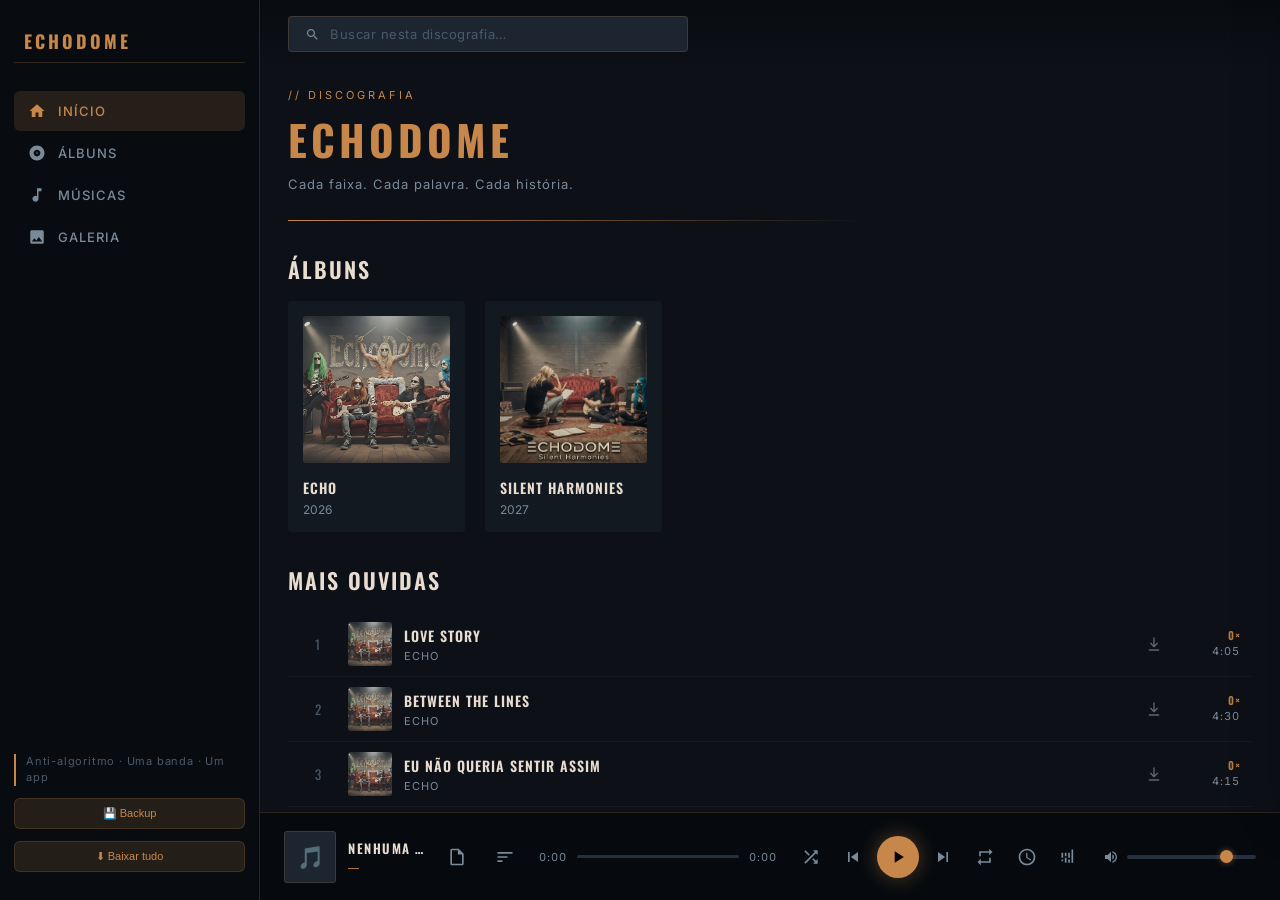
==== index.html @ f90019e9 "new" ====
<!DOCTYPE html>
<html lang="pt-BR">
<head>
  <meta charset="UTF-8" />
  <meta name="viewport" content="width=device-width, initial-scale=1.0, viewport-fit=cover" />
  <title>EchoDome</title>
  <meta name="description" content="Discografia EchoDome — letras, player e downloads no seu aparelho." />
  <meta name="theme-color" content="#121212" />

  <link rel="preconnect" href="https://fonts.googleapis.com" />
  <link rel="preconnect" href="https://fonts.gstatic.com" crossorigin />

  <link rel="manifest" href="manifest.json" />
  <link rel="stylesheet" href="css/style.css?v=51" />
</head>
<body>

  <!-- SIDEBAR -->
  <aside class="sidebar" id="sidebar" aria-label="Navegação principal">
    <div class="logo">
      <span class="logo-text">EchoDome</span>
    </div>
    <nav>
      <button type="button" class="nav-btn active" onclick="showView('home', this)">
        <svg viewBox="0 0 24 24"><path d="M10 20v-6h4v6h5v-8h3L12 3 2 12h3v8z"/></svg>Início
      </button>
      <button type="button" class="nav-btn" onclick="showView('albums', this)">
        <svg viewBox="0 0 24 24"><path d="M12 2C6.48 2 2 6.48 2 12s4.48 10 10 10 10-4.48 10-10S17.52 2 12 2zm0 14.5c-2.49 0-4.5-2.01-4.5-4.5S9.51 7.5 12 7.5s4.5 2.01 4.5 4.5-2.01 4.5-4.5 4.5zm0-5.5c-.55 0-1 .45-1 1s.45 1 1 1 1-.45 1-1-.45-1-1-1z"/></svg>Álbuns
      </button>
      <button type="button" class="nav-btn" onclick="showView('all-songs', this)">
        <svg viewBox="0 0 24 24"><path d="M12 3v10.55c-.59-.34-1.27-.55-2-.55-2.21 0-4 1.79-4 4s1.79 4 4 4 4-1.79 4-4V7h4V3h-6z"/></svg>Músicas
      </button>
      <button type="button" class="nav-btn" onclick="showView('gallery', this)">
        <svg viewBox="0 0 24 24"><path d="M21 19V5c0-1.1-.9-2-2-2H5c-1.1 0-2 .9-2 2v14c0 1.1.9 2 2 2h14c1.1 0 2-.9 2-2zM8.5 13.5l2.5 3.01L14.5 12l4.5 6H5l3.5-4.5z"/></svg>Galeria
      </button>
    </nav>
    <div class="sidebar-footer">
      <p class="sidebar-tagline">Anti-algoritmo · Uma banda · Um app</p>
      <div id="offlineBadge" class="offline-badge" style="display:none">⚡ Offline</div>
      <button type="button" class="export-btn" onclick="exportUserData()" title="Exportar dados">💾 Backup</button>
      <button type="button" class="export-btn" onclick="downloadAllSongs()" title="Baixar todas as músicas para offline">⬇ Baixar tudo</button>
    </div>
  </aside>

  <!-- OVERLAY MOBILE -->
  <div class="overlay" id="overlay" onclick="closeSidebar()"></div>

  <!-- MAIN -->
  <main class="main" id="mainContent">
    <header class="topbar">
      <button type="button" id="menuBtn" class="menu-btn" onclick="toggleSidebar()" aria-label="Abrir ou fechar menu" aria-expanded="false" aria-controls="sidebar">
        <svg viewBox="0 0 24 24"><path d="M3 18h18v-2H3v2zm0-5h18v-2H3v2zm0-7v2h18V6H3z"/></svg>
      </button>
      <div class="search-bar">
        <svg viewBox="0 0 24 24"><path d="M15.5 14h-.79l-.28-.27C15.41 12.59 16 11.11 16 9.5 16 5.91 13.09 3 9.5 3S3 5.91 3 9.5 5.91 16 9.5 16c1.61 0 3.09-.59 4.23-1.57l.27.28v.79l5 4.99L20.49 19l-4.99-5zm-6 0C7.01 14 5 11.99 5 9.5S7.01 5 9.5 5 14 7.01 14 9.5 11.99 14 9.5 14z"/></svg>
        <input type="search" placeholder="Buscar nesta discografia…" autocomplete="off" aria-label="Buscar músicas" oninput="handleSearch(this.value)" />
      </div>
    </header>

    <div class="content" id="content">

      <!-- HOME -->
      <div class="view active" id="view-home">
        <p class="section-label">// Discografia</p>
        <h1 class="view-title">EchoDome</h1>
        <p class="view-subtitle">Cada faixa. Cada palavra. Cada história.</p>
        <div class="section-divider"></div>
        <h2 class="section-title">Álbuns</h2>
        <div class="albums-grid" id="homeAlbums"></div>
        <h2 class="section-title">Mais ouvidas</h2>
        <div class="songs-list" id="homeSongs"></div>
      </div>

      <!-- ALBUMS -->
      <div class="view" id="view-albums">
        <p class="section-label">// Discografia</p>
        <h1 class="view-title">Álbuns</h1>
        <div class="section-divider"></div>
        <div class="albums-grid" id="allAlbums"></div>
      </div>

      <!-- ALBUM DETAIL -->
      <div class="view" id="view-album-detail">
        <button type="button" class="back-btn" onclick="showView('albums', null)">
          <svg viewBox="0 0 24 24"><path d="M20 11H7.83l5.59-5.59L12 4l-8 8 8 8 1.41-1.41L7.83 13H20v-2z"/></svg> Voltar
        </button>
        <div class="album-hero">
          <div class="album-hero-cover" id="detailCover"></div>
          <div class="album-hero-info">
            <p class="album-label">ÁLBUM</p>
            <h1 id="detailTitle"></h1>
            <p id="detailMeta" style="color:var(--t2);font-size:14px;margin-bottom:20px"></p>
            <button type="button" class="btn-green" onclick="playAll()">
              <svg viewBox="0 0 24 24"><path d="M8 5v14l11-7z"/></svg> Reproduzir tudo
            </button>
          </div>
        </div>
        <div class="songs-list" id="detailSongs"></div>
      </div>

      <!-- ALL SONGS -->
      <div class="view" id="view-all-songs">
        <p class="section-label">// Discografia</p>
        <h1 class="view-title">Músicas</h1>
        <p class="view-subtitle">Cada faixa. Cada palavra. Cada história.</p>
        <div class="section-divider"></div>
        <div class="songs-list" id="allSongsList"></div>
      </div>

      <!-- SEARCH -->
      <div class="view" id="view-search">
        <h1 class="view-title">Resultados</h1>
        <div class="songs-list" id="searchResults"></div>
      </div>

      <!-- GALERIA -->
      <div class="view" id="view-gallery">
        <p class="section-label">// Banda</p>
        <h1 class="view-title">Galeria</h1>
        <p class="view-subtitle">Palco, ensaio e bastidores.</p>
        <div class="section-divider"></div>
        <div class="gallery-grid" id="galleryGrid"></div>
      </div>

    </div>
  </main>

  <!-- PAINEL: letra -->
  <div class="lyrics-panel" id="lyricsPanel" aria-hidden="true">
    <div class="lyrics-header">
      <div class="panel-header-titles">
        <p class="panel-kicker">Letra</p>
        <h3 id="lyricsTitle">—</h3>
      </div>
      <button type="button" onclick="closeLyrics()" aria-label="Fechar letra">✕</button>
    </div>
    <div class="lyrics-scroll lyrics-scroll--solo">
      <div id="lyricsBody" class="lyrics-block__text lyrics-body-solo"></div>
    </div>
  </div>

  <!-- PAINEL: sobre a faixa -->
  <div class="about-panel" id="aboutPanel" aria-hidden="true">
    <div class="lyrics-header about-panel__header">
      <div class="panel-header-titles">
        <p class="panel-kicker panel-kicker--gold">Sobre a música</p>
        <h3 id="aboutPanelTitle">—</h3>
      </div>
      <button type="button" onclick="closeAboutPanel()" aria-label="Fechar informações da faixa">✕</button>
    </div>
    <div class="lyrics-scroll">
      <p class="lyrics-block__hint about-panel__hint">Inspiração, contexto e bastidores da faixa.</p>
      <div id="aboutPanelBody" class="lyrics-block__text lyrics-block__text--about"></div>
    </div>
  </div>

  <!-- PLAYER -->
  <div class="player" id="player">

    <!-- Linha 1: capa + info + botões -->
    <div class="player-row player-row-info">
      <div class="p-cover" id="pCover"><span>🎵</span></div>
      <div class="p-meta">
        <div class="p-title"  id="pTitle">Nenhuma música</div>
        <div class="p-artist" id="pArtist">—</div>
      </div>
      <button type="button" class="p-icon-btn" onclick="toggleLyrics()" id="lyricsBtn" aria-label="Letra">
        <svg viewBox="0 0 24 24"><path d="M14 2H6c-1.1 0-2 .9-2 2v16c0 1.1.9 2 2 2h12c1.1 0 2-.9 2-2V8l-6-6zM6 20V4h7v5h5v11H6z"/></svg>
      </button>
      <button type="button" class="p-icon-btn" onclick="toggleVisualizer()" id="vizBtn" aria-label="Visualizador" title="Ativar visualizador">
        <svg viewBox="0 0 24 24"><path d="M3 18h6v-2H3v2zM3 6v2h18V6H3zm0 7h12v-2H3v2z"/></svg>
      </button>
    </div>

    <!-- Linha 2: progress bar -->
    <div class="player-row player-row-progress">
      <span class="p-time" id="pCurrent">0:00</span>
      <div class="p-bar" id="pBar" aria-label="Posição da faixa">
        <div class="p-bar-fill" id="pFill"></div>
        <div class="p-bar-thumb" id="pThumb"></div>
      </div>
      <span class="p-time" id="pTotal">0:00</span>
    </div>

    <!-- Linha 3: controles -->
    <div class="player-row player-row-controls">
      <button type="button" class="p-icon-btn" onclick="toggleShuffle()" id="shuffleBtn" aria-label="Modo aleatório" aria-pressed="false">
        <svg viewBox="0 0 24 24"><path d="M10.59 9.17L5.41 4 4 5.41l5.17 5.17 1.42-1.41zM14.5 4l2.04 2.04L4 18.59 5.41 20 17.96 7.46 20 9.5V4h-5.5zm.33 9.41l-1.41 1.41 3.13 3.13L14.5 20H20v-5.5l-2.04 2.04-3.13-3.13z"/></svg>
      </button>
      <button type="button" class="p-icon-btn" onclick="prevTrack()" aria-label="Faixa anterior">
        <svg viewBox="0 0 24 24"><path d="M6 6h2v12H6zm3.5 6l8.5 6V6z"/></svg>
      </button>
      <button type="button" class="p-play-btn" onclick="togglePlay()" id="playBtn" aria-label="Reproduzir ou pausar">
        <svg viewBox="0 0 24 24" id="playIcon"><path d="M8 5v14l11-7z"/></svg>
      </button>
      <button type="button" class="p-icon-btn" onclick="nextTrack()" aria-label="Próxima faixa">
        <svg viewBox="0 0 24 24"><path d="M6 18l8.5-6L6 6v12zM16 6v12h2V6h-2z"/></svg>
      </button>
      <button type="button" class="p-icon-btn" onclick="toggleRepeat()" id="repeatBtn" aria-label="Repetir faixa" aria-pressed="false">
        <svg viewBox="0 0 24 24"><path d="M7 7h10v3l4-4-4-4v3H5v6h2V7zm10 10H7v-3l-4 4 4 4v-3h12v-6h-2v4z"/></svg>
      </button>
      <button type="button" class="p-icon-btn" onclick="toggleSleepTimer()" id="sleepBtn" aria-label="Timer" title="Timer (30min)">
        <svg viewBox="0 0 24 24"><path d="M11.99 2C6.47 2 2 6.48 2 12s4.47 10 9.99 10C17.52 22 22 17.52 22 12S17.52 2 11.99 2zM12 20c-4.42 0-8-3.58-8-8s3.58-8 8-8 8 3.58 8 8-3.58 8-8 8zm.5-13H11v6l5.25 3.15.75-1.23-4.5-2.67z"/></svg>
      </button>
      <button type="button" class="p-icon-btn" onclick="toggleEqPanel()" id="eqBtn" aria-label="Equalizador" title="Abrir Equalizador">
        <svg viewBox="0 0 24 24"><path d="M3 17h2v-2H3v2zm0-10v6h2V7H3zm4 12h2v-6H7v6zm0-8h2V7H7v2zm4 8h2v-4h-2v4zm0-6h2V7h-2v2zm4 6h2v-8h-2v8zm0-10v4h2V3h-2z"/></svg>
      </button>
    </div>

    <!-- Volume -->
    <div class="player-row player-row-volume">
      <svg viewBox="0 0 24 24"><path d="M3 9v6h4l5 5V4L7 9H3zm13.5 3c0-1.77-1.02-3.29-2.5-4.03v8.05c1.48-.73 2.5-2.25 2.5-4.02zM14 3.23v2.06c2.89.86 5 3.54 5 6.71s-2.11 5.85-5 6.71v2.06c4.01-.91 7-4.49 7-8.77s-2.99-7.86-7-8.77z"/></svg>
      <input type="range" id="volSlider" min="0" max="100" value="80" aria-label="Volume" oninput="setVolume(this.value)" />
    </div>

    <!-- Barras do equalizador (espectro) -->
    <div class="equalizer" id="equalizer"></div>

  </div><!-- /player -->

  <!-- Controles flutuantes mobile -->
  <div class="player-floating-controls" id="floatingControls">
    <button type="button" class="floating-btn prev" onclick="prevTrack()" aria-label="Anterior">
      <svg viewBox="0 0 24 24"><path d="M6 6h2v12H6zm3.5 6l8.5 6V6z"/></svg>
    </button>
    <button type="button" class="floating-btn play" onclick="togglePlay()" id="floatingPlayBtn" aria-label="Play/Pause">
      <svg viewBox="0 0 24 24" id="floatingPlayIcon"><path d="M8 5v14l11-7z"/></svg>
    </button>
    <button type="button" class="floating-btn next" onclick="nextTrack()" aria-label="Próxima">
      <svg viewBox="0 0 24 24"><path d="M6 18l8.5-6L6 6v12zM16 6v12h2V6h-2z"/></svg>
    </button>
  </div>

  <audio id="audio" crossorigin="anonymous"></audio>

  <!-- Lightbox galeria -->
  <div id="galleryLightbox" class="gallery-lightbox" role="dialog" aria-modal="true" aria-label="Foto ampliada" aria-hidden="true" onclick="if(event.target===this)closeGalleryLightbox()">
    <button type="button" class="gallery-lightbox__close" onclick="closeGalleryLightbox()" aria-label="Fechar">✕</button>
    <figure class="gallery-lightbox__figure">
      <img id="galleryLightboxImg" class="gallery-lightbox__img" alt="" />
      <figcaption id="galleryLightboxCaption" class="gallery-lightbox__cap"></figcaption>
    </figure>
  </div>

  <!-- Toast -->
  <div id="toast" class="toast"></div>

  <!-- PAINEL: Equalizador Gráfico -->
  <div class="eq-panel" id="eqPanel" aria-hidden="true">
    <div class="eq-header">
      <div class="panel-header-titles">
        <p class="panel-kicker">Equalizador</p>
        <h3>Equalizador Gráfico</h3>
      </div>
      <div class="eq-presets">
        <select id="eqPreset" onchange="applyEqPreset(this.value)">
          <option value="flat">Flat (Neutro)</option>
          <option value="rock">Rock</option>
          <option value="pop">Pop</option>
          <option value="jazz">Jazz</option>
          <option value="bass">Bass Boost</option>
          <option value="vocal">Vocal Boost</option>
        </select>
        <button type="button" class="eq-reset" onclick="resetEqualizer()" title="Resetar">↺</button>
      </div>
      <button type="button" class="eq-close" onclick="toggleEqPanel()" aria-label="Fechar equalizador">✕</button>
    </div>
    <div class="eq-sliders">
      <div class="eq-band" data-freq="60">
        <input type="range" min="-12" max="12" value="0" step="1" class="eq-slider" oninput="updateEqBand(0, this.value)">
        <label>60Hz</label><span class="eq-value">0dB</span>
      </div>
      <div class="eq-band" data-freq="170">
        <input type="range" min="-12" max="12" value="0" step="1" class="eq-slider" oninput="updateEqBand(1, this.value)">
        <label>170Hz</label><span class="eq-value">0dB</span>
      </div>
      <div class="eq-band" data-freq="350">
        <input type="range" min="-12" max="12" value="0" step="1" class="eq-slider" oninput="updateEqBand(2, this.value)">
        <label>350Hz</label><span class="eq-value">0dB</span>
      </div>
      <div class="eq-band" data-freq="1000">
        <input type="range" min="-12" max="12" value="0" step="1" class="eq-slider" oninput="updateEqBand(3, this.value)">
        <label>1kHz</label><span class="eq-value">0dB</span>
      </div>
      <div class="eq-band" data-freq="3500">
        <input type="range" min="-12" max="12" value="0" step="1" class="eq-slider" oninput="updateEqBand(4, this.value)">
        <label>3.5kHz</label><span class="eq-value">0dB</span>
      </div>
      <div class="eq-band" data-freq="6000">
        <input type="range" min="-12" max="12" value="0" step="1" class="eq-slider" oninput="updateEqBand(5, this.value)">
        <label>6kHz</label><span class="eq-value">0dB</span>
      </div>
      <div class="eq-band" data-freq="10000">
        <input type="range" min="-12" max="12" value="0" step="1" class="eq-slider" oninput="updateEqBand(6, this.value)">
        <label>10kHz</label><span class="eq-value">0dB</span>
      </div>
      <div class="eq-band" data-freq="16000">
        <input type="range" min="-12" max="12" value="0" step="1" class="eq-slider" oninput="updateEqBand(7, this.value)">
        <label>16kHz</label><span class="eq-value">0dB</span>
      </div>
    </div>
    <div class="eq-footer">
      <div class="eq-master">
        <label>Volume Master</label>
        <input type="range" min="0" max="100" value="80" class="eq-master-slider" oninput="setVolume(this.value)">
        <span id="eqMasterValue">80%</span>
      </div>
    </div>
  </div>

  <!-- ═══ SCRIPTS — ordem importa ═══ -->
  <!-- 1. Dados (albums, songs, BAND_NAME) -->
  <script src="js/data.js?v=51"></script>
  <!-- 2. Galeria (galleryPhotos) -->
  <script src="js/gallery.js?v=51"></script>
  <!-- 3. Visualizador (window.Visualizer) -->
  <script src="js/modules/visualizer.js?v=51"></script>
  <!-- 4. App principal — NÃO usa type="module" para ter acesso ao window global -->
  <script src="js/app.js?v=51"></script>

</body>
</html>
---- css/style.css ----
@import url('https://fonts.googleapis.com/css2?family=Oswald:wght@400;600;700&family=Inter:wght@300;400;500;600&display=swap');

*, *::before, *::after {
  margin: 0; padding: 0; box-sizing: border-box;
  -webkit-tap-highlight-color: transparent;
  -webkit-touch-callout: none;
}

:root {
  --bg:      #0d1117;
  --bg2:     #131920;
  --bg3:     #1c2530;
  --bg4:     #243040;
  --gold:    #c8874a;
  --gold2:   #e09b58;
  --gold-dim: rgba(200,135,74,0.15);
  --t:       #e8ddd0;
  --t2:      #7a8a99;
  --t3:      #4a5a6a;
  --border:  rgba(200,135,74,0.2);
  --sw:      260px;
  --ph:      140px;
  --ph-desk: 88px;
}

html, body {
  height: 100%;
  height: 100dvh;
  background: var(--bg);
  color: var(--t);
  font-family: 'Inter', system-ui, sans-serif;
  overflow: hidden;
}

/* ===================== LAYOUT ===================== */
body { display: flex; flex-direction: row; }

.sidebar {
  width: var(--sw);
  min-width: var(--sw);
  background: #080c10;
  height: 100vh;
  display: flex;
  flex-direction: column;
  gap: 28px;
  padding: 28px 14px;
  overflow-y: auto;
  z-index: 10;
  flex-shrink: 0;
  border-right: 1px solid var(--border);
}

.main {
  flex: 1;
  display: flex;
  flex-direction: column;
  height: 100vh;
  overflow: hidden;
  padding-bottom: var(--ph-desk);
}

/* ===================== LOGO ===================== */
.logo {
  display: flex; align-items: center; gap: 10px;
  padding: 0 10px 8px;
  border-bottom: 1px solid var(--border);
}
.logo-icon { font-size: 24px; }
.logo-text {
  font-family: 'Oswald', sans-serif;
  font-size: 18px; font-weight: 700;
  letter-spacing: 3px;
  color: var(--gold);
  text-transform: uppercase;
}

/* ===================== NAV ===================== */
nav { display: flex; flex-direction: column; gap: 2px; }

.nav-btn {
  display: flex; align-items: center; gap: 12px;
  padding: 11px 14px;
  background: none; border: none;
  color: var(--t2);
  font-family: 'Inter', sans-serif;
  font-size: 13px; font-weight: 500;
  letter-spacing: 1px;
  text-transform: uppercase;
  cursor: pointer; border-radius: 6px; text-align: left;
  transition: color .15s, background .15s;
}
.nav-btn svg { width: 18px; height: 18px; fill: currentColor; flex-shrink: 0; }
.nav-btn:hover { color: var(--t); background: var(--bg3); }
.nav-btn.active {
  color: var(--gold);
  background: var(--gold-dim);
}

.sidebar-footer {
  margin-top: auto;
  display: flex;
  flex-direction: column;
  gap: 12px;
  padding-top: 8px;
}
.sidebar-tagline {
  font-size: 11px;
  line-height: 1.45;
  color: var(--t3);
  letter-spacing: 0.8px;
  padding: 0 10px;
  border-left: 2px solid var(--gold);
}

.offline-badge {
  padding: 10px 14px;
  background: var(--bg3); border-radius: 6px;
  border: 1px solid var(--border);
  font-size: 11px; color: var(--t2);
  letter-spacing: 1px; text-transform: uppercase;
  display: flex; align-items: center; gap: 8px;
}
.offline-badge svg { flex-shrink: 0; }

.export-btn {
  padding: 8px 14px;
  background: var(--gold-dim);
  border: 1px solid var(--border);
  border-radius: 6px;
  color: var(--gold);
  font-size: 11px;
  cursor: pointer;
  transition: background .15s;
}
.export-btn:hover {
  background: var(--gold);
  color: #000;
}

/* ===================== TOPBAR ===================== */
.topbar {
  display: flex; align-items: center; gap: 12px;
  padding: 16px 28px;
  background: linear-gradient(180deg, #080c10 0%, transparent 100%);
  flex-shrink: 0;
}
.menu-btn {
  display: none; background: none; border: none;
  color: var(--t); cursor: pointer; padding: 4px;
}
.menu-btn svg { width: 24px; height: 24px; fill: currentColor; display: block; }

.search-bar {
  display: flex; align-items: center; gap: 10px;
  background: var(--bg3); border-radius: 4px;
  border: 1px solid var(--border);
  padding: 9px 16px; flex: 1; max-width: 400px;
}
.search-bar svg { width: 15px; height: 15px; fill: var(--t2); flex-shrink: 0; }
.search-bar input {
  background: none; border: none; color: var(--t);
  font-size: 13px; outline: none; width: 100%;
  font-family: 'Inter', sans-serif; letter-spacing: 0.5px;
}
.search-bar input::placeholder { color: var(--t3); }

/* ===================== CONTENT ===================== */
.content { flex: 1; overflow-y: auto; padding: 20px 28px 32px; }

.view { display: none; }
.view.active { display: block; }

.view-title {
  font-family: 'Oswald', sans-serif;
  font-size: 42px; font-weight: 700;
  letter-spacing: 4px;
  text-transform: uppercase;
  color: var(--gold);
  margin-bottom: 6px;
}
.view-subtitle {
  font-size: 13px; color: var(--t2);
  letter-spacing: 1px; margin-bottom: 28px;
}
.section-label {
  font-size: 11px; color: var(--gold);
  letter-spacing: 3px; text-transform: uppercase;
  margin-bottom: 6px;
}
.section-title {
  font-family: 'Oswald', sans-serif;
  font-size: 22px; font-weight: 600;
  letter-spacing: 2px; text-transform: uppercase;
  color: var(--t);
  margin: 32px 0 16px;
}

.section-divider {
  width: 100%; height: 1px;
  background: linear-gradient(90deg, var(--gold) 0%, transparent 60%);
  margin-bottom: 24px;
}

/* ===================== TOAST NOTIFICATIONS ===================== */
.toast {
  position: fixed;
  top: 20px;
  right: 20px;
  background: var(--gold);
  color: #000;
  padding: 12px 20px;
  border-radius: 4px;
  font-size: 13px;
  font-weight: 500;
  transform: translateX(150%);
  transition: transform 0.3s ease;
  z-index: 1000;
  max-width: 300px;
  display: flex;
  align-items: center;
  gap: 8px;
}
.toast svg { flex-shrink: 0; fill: #000; }
.toast.show {
  transform: translateX(0);
}

/* ===================== VISUALIZER ===================== */
.visualizer-canvas {
  position: fixed;
  bottom: var(--ph-desk);
  left: var(--sw);
  right: 0;
  height: 60px;
  opacity: 0.3;
  pointer-events: none;
  z-index: 40;
  display: none;
}

/* ===================== GALERIA ===================== */
.gallery-grid {
  display: grid;
  grid-template-columns: repeat(auto-fill, minmax(150px, 1fr));
  gap: 14px;
}
.gallery-empty {
  color: var(--t2);
  font-size: 14px;
  line-height: 1.65;
  max-width: 520px;
}
.gallery-empty strong {
  color: var(--t);
  font-weight: 600;
}
.gallery-item {
  background: var(--bg2);
  border: 1px solid var(--border);
  border-radius: 4px;
  padding: 0;
  cursor: pointer;
  overflow: hidden;
  display: flex;
  flex-direction: column;
  text-align: left;
  transition: border-color .15s, transform .12s;
}
.gallery-item:hover,
.gallery-item:focus-visible {
  border-color: var(--gold);
  transform: translateY(-2px);
  outline: none;
}
.gallery-item__frame {
  aspect-ratio: 1;
  background: var(--bg3);
  display: block;
  overflow: hidden;
}
.gallery-item__frame img {
  width: 100%;
  height: 100%;
  object-fit: cover;
  opacity: 0;
  transition: opacity 0.3s;
}
.gallery-item__frame img.loaded {
  opacity: 1;
}
.gallery-item__caption {
  font-size: 11px;
  color: var(--t2);
  padding: 8px 10px 10px;
  letter-spacing: 0.4px;
  line-height: 1.35;
}

.gallery-lightbox {
  display: none;
  position: fixed;
  inset: 0;
  z-index: 200;
  background: rgba(0, 0, 0, 0.92);
  align-items: center;
  justify-content: center;
  padding: 48px 20px 32px;
  box-sizing: border-box;
}
.gallery-lightbox.open {
  display: flex;
}
.gallery-lightbox__close {
  position: absolute;
  top: 12px;
  right: 12px;
  background: none;
  border: none;
  color: var(--t2);
  font-size: 22px;
  cursor: pointer;
  line-height: 1;
  padding: 10px;
  transition: color .15s;
  z-index: 1;
}
.gallery-lightbox__close:hover { color: var(--gold); }
.gallery-lightbox__figure {
  margin: 0;
  max-width: 100%;
  max-height: 100%;
  display: flex;
  flex-direction: column;
  align-items: center;
  gap: 12px;
}
.gallery-lightbox__img {
  max-width: 100%;
  max-height: min(78vh, 900px);
  width: auto;
  height: auto;
  object-fit: contain;
  border-radius: 4px;
  box-shadow: 0 8px 40px rgba(0, 0, 0, 0.6);
}
.gallery-lightbox__cap {
  font-size: 13px;
  color: var(--t2);
  text-align: center;
  max-width: 560px;
  line-height: 1.5;
}

/* ===================== ALBUMS GRID ===================== */
.albums-grid {
  display: grid;
  grid-template-columns: repeat(auto-fill, minmax(160px, 1fr));
  gap: 20px;
}

.album-card {
  background: var(--bg2);
  border-radius: 4px;
  padding: 14px;
  cursor: pointer;
  border: 1px solid transparent;
  transition: border-color .2s, transform .2s, background .2s;
}
.album-card:hover {
  background: var(--bg3);
  border-color: var(--border);
  transform: translateY(-4px);
}

.album-card-cover {
  width: 100%; aspect-ratio: 1;
  border-radius: 3px;
  background: var(--bg3); overflow: hidden;
  margin-bottom: 14px; position: relative;
  display: flex; align-items: center; justify-content: center;
  font-size: 48px;
}
.album-card-cover img { position: absolute; inset: 0; width: 100%; height: 100%; object-fit: cover; }

.album-play-over {
  position: absolute; bottom: 8px; right: 8px;
  background: var(--gold); border: none; border-radius: 50%;
  width: 38px; height: 38px;
  display: flex; align-items: center; justify-content: center;
  cursor: pointer; opacity: 0; transform: translateY(4px);
  transition: opacity .2s, transform .2s;
  box-shadow: 0 4px 16px rgba(0,0,0,.6);
}
.album-card:hover .album-play-over { opacity: 1; transform: translateY(0); }
.album-play-over svg { width: 16px; height: 16px; fill: #000; }

.album-card-name {
  font-family: 'Oswald', sans-serif;
  font-size: 14px; font-weight: 600;
  letter-spacing: 1px; text-transform: uppercase;
  white-space: nowrap; overflow: hidden; text-overflow: ellipsis;
  color: var(--t);
}
.album-card-year { font-size: 12px; color: var(--t2); margin-top: 4px; }

/* ===================== SONGS LIST ===================== */
.songs-list { display: flex; flex-direction: column; }

.song-row {
  display: grid;
  grid-template-columns: 36px 44px 1fr auto auto 52px;
  align-items: center; gap: 12px;
  padding: 10px 12px;
  border-bottom: 1px solid rgba(255,255,255,0.03);
  cursor: pointer;
  transition: background .12s;
}
.song-row:hover { background: var(--bg3); }
.song-row.playing { background: var(--gold-dim); }

.song-num {
  font-family: 'Oswald', sans-serif;
  font-size: 13px; color: var(--t3);
  text-align: center; letter-spacing: 1px;
}
.song-row.playing .song-num { color: var(--gold); }

.song-thumb {
  width: 44px; height: 44px; border-radius: 3px;
  background: var(--bg3); overflow: hidden;
  display: flex; align-items: center; justify-content: center; font-size: 18px;
}
.song-thumb img { width: 100%; height: 100%; object-fit: cover; }

.song-info { min-width: 0; }
.song-name {
  font-family: 'Oswald', sans-serif;
  font-size: 14px; font-weight: 600;
  letter-spacing: 1px; text-transform: uppercase;
  white-space: nowrap; overflow: hidden; text-overflow: ellipsis;
  color: var(--t);
}
.song-row.playing .song-name { color: var(--gold); }
.song-sub {
  font-size: 11px; color: var(--t2);
  margin-top: 3px; letter-spacing: 1px; text-transform: uppercase;
  white-space: nowrap; overflow: hidden; text-overflow: ellipsis;
}

.song-lbtn {
  background: none; border: none; color: var(--t3);
  cursor: pointer; padding: 4px; border-radius: 3px;
  display: flex; opacity: 0; transition: opacity .15s, color .15s;
}
.song-row:hover .song-lbtn { opacity: 1; }

/* Botão de download */
.dl-btn {
  background: none; border: none;
  cursor: pointer; padding: 4px; border-radius: 3px;
  display: flex; align-items: center; justify-content: center;
  opacity: 1 !important;
  color: rgba(255,255,255,0.35);
  transition: color .15s, opacity .15s;
  width: 32px; height: 32px; flex-shrink: 0;
}
.dl-btn:hover { color: var(--t) !important; }
.dl-btn[data-dl-state="downloaded"] { color: var(--gold) !important; }
.dl-btn[data-dl-state="downloading"],
.dl-btn[data-dl-state="deleting"] { color: var(--t2) !important; }
.dl-btn[data-dl-state="error"] { color: #e05555 !important; }
.dl-btn:disabled {
  opacity: 0.3 !important;
  cursor: not-allowed;
}
.dl-btn svg { width: 16px; height: 16px; display: block; flex-shrink: 0; }
.song-lbtn svg { width: 15px; height: 15px; fill: currentColor; }
.song-lbtn:hover { color: var(--gold); }

.song-dur {
  font-size: 12px; color: var(--t2);
  text-align: right; letter-spacing: 1px;
  font-variant-numeric: tabular-nums;
}
.song-row--plays {
  grid-template-columns: 36px 44px 1fr auto auto 58px;
}
.song-row--musics {
  grid-template-columns: 36px 44px 1fr auto auto auto 52px;
}
.song-row--musics.song-row--plays {
  grid-template-columns: 36px 44px 1fr auto auto auto 58px;
}

.about-btn {
  background: none;
  border: none;
  cursor: pointer;
  padding: 4px;
  border-radius: 3px;
  display: flex;
  align-items: center;
  justify-content: center;
  width: 32px;
  height: 32px;
  flex-shrink: 0;
  color: var(--gold) !important;
  opacity: 1 !important;
  transition: color .15s, transform .1s;
}
.about-btn:hover {
  color: var(--gold2) !important;
  transform: scale(1.05);
}
.about-btn:focus-visible {
  outline: 1px solid var(--gold);
  outline-offset: 2px;
}
.about-btn svg {
  display: block;
  flex-shrink: 0;
}

.musics-page-hint {
  font-size: 12px;
  color: var(--t2);
  line-height: 1.55;
  margin: -8px 0 20px;
  max-width: 520px;
  letter-spacing: 0.3px;
}
.musics-page-hint__gold {
  color: var(--gold);
  font-weight: 600;
}
.musics-page-hint strong {
  color: var(--t);
  font-weight: 600;
}
.song-dur--with-plays {
  display: flex;
  flex-direction: column;
  align-items: flex-end;
  justify-content: center;
  gap: 3px;
  line-height: 1.2;
}
.song-plays {
  font-family: 'Oswald', sans-serif;
  font-size: 11px;
  font-weight: 600;
  letter-spacing: 0.5px;
  color: var(--gold);
  opacity: 0.9;
}
.song-dur-time {
  font-size: 11px;
  color: var(--t2);
  font-variant-numeric: tabular-nums;
}

/* ===================== ALBUM DETAIL ===================== */
.back-btn {
  display: flex; align-items: center; gap: 8px;
  background: none; border: none; color: var(--t2);
  font-size: 12px; font-weight: 500; letter-spacing: 2px; text-transform: uppercase;
  cursor: pointer; padding: 6px 0; margin-bottom: 24px;
  transition: color .15s;
  font-family: 'Inter', sans-serif;
}
.back-btn:hover { color: var(--gold); }
.back-btn svg { width: 18px; height: 18px; fill: currentColor; }

.album-hero {
  display: flex; gap: 32px; align-items: flex-end; margin-bottom: 32px;
}
.album-hero-cover {
  width: 180px; height: 180px; flex-shrink: 0;
  border-radius: 4px; overflow: hidden;
  background: var(--bg3);
  box-shadow: 0 16px 48px rgba(0,0,0,.7);
  display: flex; align-items: center; justify-content: center; font-size: 72px;
}
.album-hero-cover img { width: 100%; height: 100%; object-fit: cover; }

.album-label {
  font-size: 11px; font-weight: 600; letter-spacing: 4px;
  color: var(--gold); text-transform: uppercase; margin-bottom: 8px;
}
.album-hero-info h1 {
  font-family: 'Oswald', sans-serif;
  font-size: 36px; font-weight: 700;
  letter-spacing: 3px; text-transform: uppercase;
  color: var(--t); margin-bottom: 10px;
}
#detailMeta { color: var(--t2); font-size: 13px; margin-bottom: 24px; letter-spacing: 1px; }

.btn-green {
  display: flex; align-items: center; gap: 8px;
  background: var(--gold); color: #000; border: none;
  padding: 12px 28px; border-radius: 3px;
  font-family: 'Oswald', sans-serif;
  font-size: 13px; font-weight: 600;
  letter-spacing: 2px; text-transform: uppercase;
  cursor: pointer; transition: background .15s, transform .1s;
}
.btn-green:hover { background: var(--gold2); transform: scale(1.02); }
.btn-green svg { width: 18px; height: 18px; fill: currentColor; }

/* ===================== LYRICS ===================== */
.lyrics-panel {
  position: fixed;
  top: 0; right: -400px; bottom: var(--ph-desk);
  width: 360px;
  background: #080c10;
  border-left: 1px solid var(--border);
  display: flex; flex-direction: column;
  transition: right .3s ease;
  z-index: 60;
}
.lyrics-panel.open { right: 0; }

.about-panel {
  position: fixed;
  top: 0;
  right: -400px;
  bottom: var(--ph-desk);
  width: 360px;
  background: linear-gradient(180deg, #0c1018 0%, #080c10 40%);
  border-left: 3px solid var(--gold);
  box-shadow: -8px 0 32px rgba(0, 0, 0, 0.45);
  display: flex;
  flex-direction: column;
  transition: right .3s ease;
  z-index: 61;
}
.about-panel.open { right: 0; }

.panel-header-titles { min-width: 0; }
.panel-kicker {
  font-size: 10px;
  letter-spacing: 3px;
  text-transform: uppercase;
  color: var(--t3);
  margin: 0 0 6px;
}
.panel-kicker--gold { color: var(--gold); }
.panel-header-titles h3,
#lyricsTitle,
#aboutPanelTitle {
  font-family: 'Oswald', sans-serif;
  font-size: 15px;
  font-weight: 600;
  letter-spacing: 2px;
  text-transform: uppercase;
  color: var(--t);
  margin: 0;
  line-height: 1.25;
  word-break: break-word;
}

.lyrics-scroll--solo {
  padding: 22px 22px 28px;
}
.lyrics-body-solo {
  margin: 0;
}

.about-panel__hint {
  margin: 0 0 14px;
  padding: 0 22px;
}
.about-panel .lyrics-scroll {
  padding: 18px 0 28px;
}
.about-panel #aboutPanelBody {
  padding: 0 22px;
}

.lyrics-header {
  display: flex; justify-content: space-between; align-items: flex-start;
  padding: 20px 22px;
  border-bottom: 1px solid var(--border);
  gap: 12px;
}
.lyrics-header button {
  background: none; border: none; color: var(--t2);
  font-size: 18px; cursor: pointer; line-height: 1;
  transition: color .15s;
}
.lyrics-header button:hover { color: var(--gold); }

.lyrics-scroll {
  flex: 1;
  overflow-y: auto;
  display: flex;
  flex-direction: column;
  min-height: 0;
}

.lyrics-block {
  padding: 20px 22px 24px;
  border-bottom: 1px solid rgba(255,255,255,0.06);
}
.lyrics-block:last-child {
  border-bottom: none;
  padding-bottom: 28px;
}
.lyrics-block--about {
  background: rgba(200,135,74,0.04);
}
.lyrics-block__label {
  font-family: 'Oswald', sans-serif;
  font-size: 11px;
  font-weight: 600;
  letter-spacing: 3px;
  text-transform: uppercase;
  color: var(--gold);
  margin-bottom: 8px;
}
.lyrics-block__hint {
  font-size: 11px;
  color: var(--t3);
  line-height: 1.45;
  margin: -4px 0 12px;
  letter-spacing: 0.3px;
}
.lyrics-block__text {
  font-size: 15px;
  line-height: 2.2;
  color: var(--t2);
  white-space: pre-wrap;
}
.lyrics-block__text--about {
  font-size: 14px;
  line-height: 1.75;
  color: var(--t);
  font-style: normal;
  white-space: pre-wrap;
}
.lyrics-block__text.is-empty,
.lyrics-block__text--about.is-empty {
  color: var(--t3);
  font-style: italic;
  font-size: 13px;
}

/* ===================== PLAYER ===================== */
.player {
  position: fixed;
  bottom: 0; left: var(--sw); right: 0;
  height: var(--ph-desk);
  background: #060a0e;
  border-top: 1px solid var(--border);
  display: flex;
  flex-direction: row;
  align-items: center;
  gap: 16px;
  padding: 0 24px;
  z-index: 50;
}

.player-row { display: contents; }

.player-row-info {
  display: flex; align-items: center; gap: 12px;
  flex: 1; min-width: 0;
}
.player-row-controls {
  display: flex; align-items: center; gap: 6px;
  flex: 1; justify-content: center;
}
.player-row-progress {
  display: flex; align-items: center; gap: 10px;
  flex: 1; min-width: 0;
}
.player-row-volume {
  display: flex; align-items: center; gap: 8px;
  min-width: 120px;
}

/* Player elements */
.p-cover {
  width: 52px; height: 52px;
  border-radius: 3px;
  background: var(--bg3);
  display: flex; align-items: center; justify-content: center;
  font-size: 22px; overflow: hidden; flex-shrink: 0;
  border: 1px solid var(--border);
}
.p-cover img { width: 100%; height: 100%; object-fit: cover; }

.p-meta { min-width: 0; flex: 1; }
.p-title {
  font-family: 'Oswald', sans-serif;
  font-size: 13px; font-weight: 600;
  letter-spacing: 1.5px; text-transform: uppercase;
  white-space: nowrap; overflow: hidden; text-overflow: ellipsis;
  color: var(--t);
}
.p-artist {
  font-size: 11px; color: var(--gold);
  margin-top: 3px; letter-spacing: 1.5px; text-transform: uppercase;
}

.p-icon-btn {
  background: none; border: none;
  color: var(--t2); cursor: pointer;
  padding: 8px; border-radius: 3px;
  display: flex; align-items: center; justify-content: center;
  flex-shrink: 0; transition: color .15s;
}
.p-icon-btn:hover { color: var(--gold); }
.p-icon-btn.active { color: var(--gold); }
.p-icon-btn svg { width: 20px; height: 20px; fill: currentColor; display: block; }

.p-play-btn {
  width: 42px; height: 42px; border-radius: 50%;
  background: var(--gold); border: none;
  display: flex; align-items: center; justify-content: center;
  cursor: pointer; flex-shrink: 0;
  transition: transform .1s, background .1s;
  box-shadow: 0 0 20px rgba(200,135,74,0.4);
}
.p-play-btn:hover { background: var(--gold2); transform: scale(1.06); }
.p-play-btn svg { width: 20px; height: 20px; fill: #000; display: block; }

.p-bar {
  flex: 1; height: 3px;
  background: var(--bg4); border-radius: 2px;
  cursor: grab; position: relative;
  transition: height .15s;
  touch-action: none;
  user-select: none;
  -webkit-user-select: none;
}
.p-bar:hover { height: 5px; }
.p-bar.is-scrubbing {
  cursor: grabbing;
  height: 5px;
}
.p-bar.is-scrubbing .p-bar-thumb { opacity: 1; }
.p-bar-fill {
  height: 100%;
  background: linear-gradient(90deg, var(--gold), var(--gold2));
  border-radius: 2px; width: 0%;
}
.p-bar-thumb {
  position: absolute; top: 50%; left: 0%;
  transform: translate(-50%, -50%);
  width: 11px; height: 11px;
  background: var(--gold); border-radius: 50%;
  opacity: 0; pointer-events: none;
  box-shadow: 0 0 6px rgba(200,135,74,0.8);
}
.p-bar:hover .p-bar-thumb { opacity: 1; }
.p-time {
  font-size: 11px; color: var(--t2);
  white-space: nowrap; letter-spacing: 1px;
  font-variant-numeric: tabular-nums;
}

.player-row-volume svg { width: 16px; height: 16px; fill: var(--t2); flex-shrink: 0; }
.player-row-volume input[type=range] {
  flex: 1; -webkit-appearance: none; appearance: none;
  height: 3px; background: var(--bg4); border-radius: 2px; cursor: pointer;
}
.player-row-volume input[type=range]::-webkit-slider-thumb {
  -webkit-appearance: none; width: 11px; height: 11px;
  background: var(--gold); border-radius: 50%;
}

/* ===================== SCROLLBAR ===================== */
::-webkit-scrollbar { width: 4px; }
::-webkit-scrollbar-track { background: transparent; }
::-webkit-scrollbar-thumb { background: var(--bg4); border-radius: 2px; }

/* ===================== OVERLAY ===================== */
.overlay {
  display: none; position: fixed; inset: 0;
  background: rgba(0,0,0,.8); z-index: 9;
}
.overlay.show { display: block; }

/* ===================== MOBILE ===================== */
@media (max-width: 768px) {
  body { flex-direction: column; overflow: hidden; }

  .sidebar {
    position: fixed;
    left: -100%; top: 0; bottom: 0; width: 260px;
    transition: left .3s ease; z-index: 100;
    height: 100%; height: 100dvh;
  }
  .sidebar.open { left: 0; }
  .menu-btn { display: flex; }

  .main {
    height: 100vh; height: 100dvh;
    width: 100%;
    padding-bottom: var(--ph);
  }

  .player {
    position: fixed;
    left: 0; right: 0; bottom: 0;
    height: var(--ph);
    padding: 8px 14px calc(12px + env(safe-area-inset-bottom, 0px));
    flex-direction: column;
    align-items: stretch;
    gap: 0;
  }

  .visualizer-canvas {
    left: 0;
    bottom: var(--ph);
  }

  .toast {
    left: 20px;
    right: 20px;
    transform: translateY(-150%);
  }
  .toast.show {
    transform: translateY(0);
  }

  .player-row { display: flex !important; align-items: center; }
  .player-row-info { flex: 0 0 auto; gap: 10px; padding-bottom: 6px; }
  .player-row-progress { flex: 0 0 auto; gap: 8px; padding-bottom: 4px; }
  .player-row-controls { flex: 0 0 auto; justify-content: space-around; padding-top: 2px; }
  .player-row-volume { display: none !important; }

  .p-cover { width: 40px; height: 40px; font-size: 18px; }
  .p-title { font-size: 12px; }
  .p-artist { font-size: 10px; }
  .p-icon-btn { padding: 6px; }
  .p-icon-btn svg { width: 22px; height: 22px; }
  .p-play-btn { width: 40px; height: 40px; }
  .p-play-btn svg { width: 20px; height: 20px; }
  .p-time { font-size: 10px; }

  .lyrics-panel,
  .about-panel { width: 100%; right: -100%; bottom: var(--ph); }

  .view-title { font-size: 26px; letter-spacing: 2px; }
  .view-subtitle { font-size: 12px; }
  .section-label { font-size: 10px; letter-spacing: 2px; }
  .section-title { font-size: 18px; }
  .song-name { font-size: 13px; }
  .song-sub { font-size: 10px; }
  .album-card-name { font-size: 13px; }
  .musics-page-hint { font-size: 11px; }

  .albums-grid { grid-template-columns: repeat(2, 1fr); gap: 12px; }
  .album-hero { flex-direction: column; align-items: flex-start; gap: 16px; }
  .album-hero-cover { width: 130px; height: 130px; }
  .album-hero-info h1 { font-size: 24px; }

  .content { padding: 16px 16px 24px; }
  .topbar { padding: 12px 16px; }

  .song-row {
    grid-template-columns: 44px 1fr auto auto 52px;
  }
  .song-row--plays {
    grid-template-columns: 44px 1fr auto auto 78px;
  }
  .song-row--musics {
    grid-template-columns: 40px 1fr auto auto auto 48px;
    gap: 8px;
    padding: 10px 8px;
  }
  .song-row--musics.song-row--plays {
    grid-template-columns: 40px 1fr auto auto auto 72px;
  }
  .song-dur--with-plays { gap: 2px; }
  .song-plays { font-size: 10px; }

  .song-num { display: none; }
}

@keyframes spin {
  to { transform: rotate(360deg); }
}
.spin {
  animation: spin 1s linear infinite;
  display: block;
}

/* Visualizador Fullscreen */
#visualizer-overlay {
  -webkit-backdrop-filter: blur(20px);
  backdrop-filter: blur(20px);
  background: linear-gradient(135deg, rgba(13, 17, 23, 0.98) 0%, rgba(26, 31, 46, 0.95) 50%, rgba(13, 17, 23, 0.98) 100%) !important;
}

#visualizer-canvas {
  filter: contrast(1.1) saturate(1.2);
}

/* Animação suave ao entrar */
#visualizer-overlay[style*="display: flex"] {
  animation: fadeIn 0.5s ease;
}

@keyframes fadeIn {
  from { opacity: 0; }
  to { opacity: 1; }
}

#visualizer-overlay {
  animation: fadeIn 0.4s ease;
}

#visualizer-overlay[style*="display: flex"] {
  display: flex !important;
}

@keyframes fadeIn {
  from { opacity: 0; transform: scale(0.95); }
  to { opacity: 1; transform: scale(1); }
}

/* ===================== EQUALIZADOR ===================== */
.equalizer {
  position: absolute;
  bottom: 100%;
  left: 0;
  right: 0;
  height: 40px;
  display: flex;
  align-items: flex-end;
  justify-content: center;
  gap: 3px;
  padding: 0 20px 8px;
  pointer-events: none;
  opacity: 0;
  transition: opacity 0.3s;
  background: linear-gradient(to top, rgba(13,17,23,0.9), transparent);
}

.equalizer.active {
  opacity: 1;
}

.eq-bar {
  width: 4px;
  background: var(--gold);
  border-radius: 2px 2px 0 0;
  transition: height 0.05s ease;
  min-height: 2px;
  max-height: 100%;
}

/* ===================== TEMA OFFLINE (FANTASMAGÓRICO) ===================== */
body.offline-theme {
  --bg:      #0a0f1a;
  --bg2:     #0d1320;
  --bg3:     #111827;
  --bg4:     #1e293b;
  --gold:    #00d4ff;
  --gold2:   #5eead4;
  --gold-dim: rgba(0, 212, 255, 0.15);
  --t:       #e0f2f1;
  --t2:      #94a3b8;
  --t3:      #64748b;
  --border:  rgba(0, 212, 255, 0.2);
}

body.offline-theme .equalizer .eq-bar {
  background: linear-gradient(to top, #00d4ff, #5eead4);
  box-shadow: 0 0 10px rgba(0, 212, 255, 0.5);
}

body.offline-theme .player {
  background: linear-gradient(180deg, #0a0f1a 0%, #050810 100%);
  border-top: 1px solid rgba(0, 212, 255, 0.3);
  box-shadow: 0 -4px 20px rgba(0, 212, 255, 0.1);
}

body.offline-theme .sidebar {
  background: #050810;
  border-right: 1px solid rgba(0, 212, 255, 0.2);
}

body.offline-theme .album-card:hover,
body.offline-theme .song-row:hover {
  background: rgba(0, 212, 255, 0.05);
  box-shadow: 0 0 15px rgba(0, 212, 255, 0.1);
}

body.offline-theme .song-row.playing {
  background: linear-gradient(90deg, rgba(0, 212, 255, 0.15), transparent);
  border-left: 3px solid #00d4ff;
}

body.offline-theme .btn-green {
  background: linear-gradient(135deg, #00d4ff, #0891b2);
  box-shadow: 0 0 20px rgba(0, 212, 255, 0.3);
}

body.offline-theme .p-play-btn {
  background: #00d4ff;
  box-shadow: 0 0 20px rgba(0, 212, 255, 0.6);
}

body.offline-theme .p-bar-fill {
  background: linear-gradient(90deg, #00d4ff, #5eead4);
  box-shadow: 0 0 10px rgba(0, 212, 255, 0.5);
}

body.offline-theme .p-bar-thumb {
  background: #5eead4;
  box-shadow: 0 0 15px rgba(94, 234, 212, 0.8);
}

body.offline-theme .view-title,
body.offline-theme .logo-text,
body.offline-theme .section-label {
  text-shadow: 0 0 20px rgba(0, 212, 255, 0.3);
}

body.offline-theme .offline-badge {
  background: rgba(0, 212, 255, 0.1);
  border-color: rgba(0, 212, 255, 0.4);
  color: #00d4ff;
  box-shadow: 0 0 15px rgba(0, 212, 255, 0.2);
}

/* Toast no modo fantasma usa fundo ciano escuro */
body.offline-theme .toast {
  background: #00d4ff;
  color: #000;
}
body.offline-theme .toast svg { fill: #000; }

body.offline-theme .lyrics-panel,
body.offline-theme .about-panel {
  background: linear-gradient(180deg, #0a0f1a 0%, #050810 100%);
  border-left: 1px solid rgba(0, 212, 255, 0.3);
}

body.offline-theme .nav-btn.active {
  background: rgba(0, 212, 255, 0.15);
  color: #00d4ff;
}

body.offline-theme .nav-btn:hover {
  background: rgba(0, 212, 255, 0.08);
  color: #5eead4;
}

body.offline-theme .song-plays {
  color: #00d4ff;
}

body.offline-theme .p-artist,
body.offline-theme .album-label {
  color: #5eead4;
}

/* Animação fantasmagórica sutil */
body.offline-theme .view-title {
  animation: ghostly-glow 3s ease-in-out infinite alternate;
}

@keyframes ghostly-glow {
  from { text-shadow: 0 0 10px rgba(0, 212, 255, 0.2); }
  to { text-shadow: 0 0 30px rgba(0, 212, 255, 0.5), 0 0 40px rgba(94, 234, 212, 0.3); }
}

/* Efeito de "neblina" no background */
body.offline-theme::before {
  content: '';
  position: fixed;
  top: 0;
  left: 0;
  right: 0;
  bottom: 0;
  background: 
    radial-gradient(circle at 20% 80%, rgba(0, 212, 255, 0.03) 0%, transparent 50%),
    radial-gradient(circle at 80% 20%, rgba(94, 234, 212, 0.03) 0%, transparent 50%);
  pointer-events: none;
  z-index: -1;
}

/* ===================== BOTÕES DE CONTROLE NO FULLSCREEN ===================== */
.visualizer-controls {
  display: flex;
  flex-direction: column;
  gap: 16px;
}

.viz-control-btn {
  width: 56px;
  height: 56px;
  border-radius: 50%;
  border: 2px solid rgba(200, 135, 74, 0.4);
  background: rgba(13, 17, 23, 0.8);
  -webkit-backdrop-filter: blur(10px);
  backdrop-filter: blur(10px);
  color: var(--gold);
  cursor: pointer;
  display: flex;
  align-items: center;
  justify-content: center;
  transition: all 0.3s ease;
  box-shadow: 0 4px 20px rgba(0,0,0,0.4);
}

.viz-control-btn:hover {
  background: var(--gold);
  color: #000;
  border-color: var(--gold);
  transform: scale(1.1);
  box-shadow: 0 0 30px rgba(200, 135, 74, 0.5);
}

.viz-control-btn.viz-play {
  width: 64px;
  height: 64px;
  background: var(--gold);
  color: #000;
  border: none;
}

.viz-control-btn.viz-play:hover {
  transform: scale(1.15);
  box-shadow: 0 0 40px rgba(200, 135, 74, 0.6);
}

.viz-control-btn.viz-eq {
  border-color: rgba(200, 135, 74, 0.6);
}

.viz-control-btn.viz-eq.active {
  background: var(--gold);
  color: #000;
  animation: pulse-eq 2s infinite;
}

@keyframes pulse-eq {
  0%, 100% { box-shadow: 0 0 10px rgba(200, 135, 74, 0.5); }
  50% { box-shadow: 0 0 25px rgba(200, 135, 74, 0.8); }
}

/* Tema offline nos botões do visualizador */
body.offline-theme .viz-control-btn {
  border-color: rgba(0, 212, 255, 0.4);
  color: #00d4ff;
  background: rgba(10, 15, 26, 0.8);
}

body.offline-theme .viz-control-btn:hover {
  background: #00d4ff;
  color: #000;
  border-color: #00d4ff;
  box-shadow: 0 0 30px rgba(0, 212, 255, 0.5);
}

body.offline-theme .viz-control-btn.viz-play {
  background: #00d4ff;
  color: #000;
}

body.offline-theme .viz-control-btn.viz-play:hover {
  box-shadow: 0 0 40px rgba(0, 212, 255, 0.6);
}

body.offline-theme .viz-control-btn.viz-eq.active {
  background: #00d4ff;
  animation: pulse-eq-ghost 2s infinite;
}

@keyframes pulse-eq-ghost {
  0%, 100% { box-shadow: 0 0 15px rgba(0, 212, 255, 0.5); }
  50% { box-shadow: 0 0 35px rgba(0, 212, 255, 0.9), 0 0 50px rgba(94, 234, 212, 0.4); }
}

/* Botão de equalizador no player principal */
.p-icon-btn#eqBtn.active {
  color: var(--gold);
  animation: pulse-eq-small 2s infinite;
}

body.offline-theme .p-icon-btn#eqBtn.active {
  color: #00d4ff;
  animation: pulse-eq-ghost-small 2s infinite;
}

@keyframes pulse-eq-small {
  0%, 100% { filter: drop-shadow(0 0 2px rgba(200, 135, 74, 0.5)); }
  50% { filter: drop-shadow(0 0 8px rgba(200, 135, 74, 0.8)); }
}

@keyframes pulse-eq-ghost-small {
  0%, 100% { filter: drop-shadow(0 0 3px rgba(0, 212, 255, 0.5)); }
  50% { filter: drop-shadow(0 0 10px rgba(0, 212, 255, 0.9)); }
}

/* Ocultar botões flutuantes antigos (mobile) - REMOVER SE EXISTIR */
.player-floating-controls {
  display: none !important;
}

/* ===================== EQUALIZADOR GRÁFICO FUNCIONAL ===================== */
.eq-panel {
  position: fixed;
  top: 0;
  right: -420px;
  bottom: var(--ph-desk);
  width: 400px;
  background: linear-gradient(180deg, #0c1018 0%, #080c10 100%);
  border-left: 1px solid var(--border);
  display: flex;
  flex-direction: column;
  transition: right 0.35s cubic-bezier(0.4, 0, 0.2, 1);
  z-index: 65;
  box-shadow: -10px 0 40px rgba(0, 0, 0, 0.5);
}

.eq-panel.open {
  right: 0;
}

.eq-header {
  display: flex;
  justify-content: space-between;
  align-items: center;
  padding: 20px 24px;
  border-bottom: 1px solid var(--border);
  background: rgba(0, 0, 0, 0.3);
}

.eq-presets {
  display: flex;
  gap: 10px;
  align-items: center;
}

.eq-presets select {
  background: var(--bg3);
  border: 1px solid var(--border);
  color: var(--t);
  padding: 8px 14px;
  border-radius: 4px;
  font-size: 12px;
  font-family: 'Inter', sans-serif;
  cursor: pointer;
  outline: none;
  transition: all 0.2s;
}

.eq-presets select:hover {
  border-color: var(--gold);
}

.eq-reset {
  background: var(--gold-dim);
  border: 1px solid var(--border);
  color: var(--gold);
  width: 36px;
  height: 36px;
  border-radius: 4px;
  cursor: pointer;
  font-size: 18px;
  transition: all 0.2s;
  display: flex;
  align-items: center;
  justify-content: center;
}

.eq-reset:hover {
  background: var(--gold);
  color: #000;
  transform: rotate(180deg);
}

.eq-close {
  background: none;
  border: none;
  color: var(--t2);
  font-size: 20px;
  cursor: pointer;
  padding: 4px;
  width: 32px;
  height: 32px;
  display: flex;
  align-items: center;
  justify-content: center;
  border-radius: 4px;
  transition: all 0.2s;
}

.eq-close:hover {
  color: var(--gold);
  background: var(--gold-dim);
}

.eq-sliders {
  flex: 1;
  display: flex;
  justify-content: space-around;
  align-items: center;
  padding: 30px 20px;
  gap: 8px;
  overflow-x: auto;
}

.eq-band {
  display: flex;
  flex-direction: column;
  align-items: center;
  gap: 12px;
  flex: 1;
  min-width: 40px;
}

.eq-band label {
  font-size: 10px;
  color: var(--t2);
  letter-spacing: 1px;
  font-weight: 600;
  text-transform: uppercase;
}

.eq-value {
  font-size: 11px;
  color: var(--gold);
  font-weight: 600;
  font-variant-numeric: tabular-nums;
  min-width: 30px;
  text-align: center;
}

/* Slider vertical customizado */
.eq-slider {
  -webkit-appearance: none;
  appearance: none;
  width: 140px;
  height: 6px;
  background: var(--bg4);
  border-radius: 3px;
  outline: none;
  transform: rotate(-90deg);
  transform-origin: center;
  cursor: pointer;
  transition: all 0.2s;
}

.eq-slider::-webkit-slider-track {
  background: linear-gradient(to right, 
    rgba(200, 135, 74, 0.3) 0%, 
    rgba(200, 135, 74, 0.1) 40%, 
    rgba(200, 135, 74, 0.1) 60%, 
    rgba(200, 135, 74, 0.3) 100%
  );
  border-radius: 3px;
  height: 6px;
}

.eq-slider::-webkit-slider-thumb {
  -webkit-appearance: none;
  appearance: none;
  width: 18px;
  height: 18px;
  background: var(--gold);
  border-radius: 50%;
  cursor: grab;
  box-shadow: 0 0 10px rgba(200, 135, 74, 0.5);
  border: 2px solid #fff;
  margin-top: -6px;
  transition: all 0.2s;
}

.eq-slider::-webkit-slider-thumb:hover {
  transform: scale(1.2);
  box-shadow: 0 0 20px rgba(200, 135, 74, 0.8);
}

.eq-slider::-webkit-slider-thumb:active {
  cursor: grabbing;
  background: var(--gold2);
}

/* Firefox */
.eq-slider::-moz-range-track {
  background: var(--bg4);
  border-radius: 3px;
  height: 6px;
}

.eq-slider::-moz-range-thumb {
  width: 18px;
  height: 18px;
  background: var(--gold);
  border-radius: 50%;
  cursor: grab;
  border: 2px solid #fff;
  box-shadow: 0 0 10px rgba(200, 135, 74, 0.5);
}

.eq-footer {
  padding: 20px 24px;
  border-top: 1px solid var(--border);
  background: rgba(0, 0, 0, 0.2);
}

.eq-master {
  display: flex;
  align-items: center;
  gap: 12px;
  margin-bottom: 12px;
}

.eq-master label {
  font-size: 11px;
  color: var(--t2);
  text-transform: uppercase;
  letter-spacing: 1px;
  min-width: 80px;
}

.eq-master-slider {
  flex: 1;
  -webkit-appearance: none;
  height: 4px;
  background: var(--bg4);
  border-radius: 2px;
  outline: none;
}

.eq-master-slider::-webkit-slider-thumb {
  -webkit-appearance: none;
  width: 14px;
  height: 14px;
  background: var(--gold);
  border-radius: 50%;
  cursor: pointer;
  box-shadow: 0 0 8px rgba(200, 135, 74, 0.5);
}

#eqMasterValue {
  min-width: 40px;
  text-align: right;
  font-size: 12px;
  color: var(--t);
  font-variant-numeric: tabular-nums;
}

.eq-info {
  font-size: 11px;
  color: var(--t3);
  text-align: center;
  line-height: 1.4;
}

/* Botão do equalizador no player */
.p-icon-btn#eqBtn.active {
  color: var(--gold);
  background: var(--gold-dim);
  animation: pulse-eq-btn 2s infinite;
}

@keyframes pulse-eq-btn {
  0%, 100% { box-shadow: 0 0 0 0 rgba(200, 135, 74, 0.4); }
  50% { box-shadow: 0 0 0 8px rgba(200, 135, 74, 0); }
}

/* ===================== TEMA OFFLINE - EQUALIZADOR ===================== */
body.offline-theme .eq-panel {
  background: linear-gradient(180deg, #0a0f1a 0%, #050810 100%);
  border-left: 1px solid rgba(0, 212, 255, 0.3);
}

body.offline-theme .eq-slider::-webkit-slider-thumb {
  background: #00d4ff;
  border-color: #e0f2f1;
  box-shadow: 0 0 15px rgba(0, 212, 255, 0.6);
}

body.offline-theme .eq-slider::-webkit-slider-track {
  background: linear-gradient(to right, 
    rgba(0, 212, 255, 0.4) 0%, 
    rgba(0, 212, 255, 0.1) 40%, 
    rgba(0, 212, 255, 0.1) 60%, 
    rgba(0, 212, 255, 0.4) 100%
  );
}

body.offline-theme .eq-value {
  color: #00d4ff;
  text-shadow: 0 0 10px rgba(0, 212, 255, 0.5);
}

body.offline-theme .eq-presets select {
  background: rgba(0, 212, 255, 0.1);
  border-color: rgba(0, 212, 255, 0.3);
  color: #e0f2f1;
}

body.offline-theme .eq-presets select:hover {
  border-color: #00d4ff;
}

body.offline-theme .eq-reset {
  background: rgba(0, 212, 255, 0.15);
  color: #00d4ff;
  border-color: rgba(0, 212, 255, 0.3);
}

body.offline-theme .eq-reset:hover {
  background: #00d4ff;
  color: #000;
}

body.offline-theme .p-icon-btn#eqBtn.active {
  color: #00d4ff;
  background: rgba(0, 212, 255, 0.15);
  animation: pulse-eq-ghost-btn 2s infinite;
}

@keyframes pulse-eq-ghost-btn {
  0%, 100% { box-shadow: 0 0 0 0 rgba(0, 212, 255, 0.4); }
  50% { box-shadow: 0 0 0 10px rgba(0, 212, 255, 0); }
}

body.offline-theme .eq-master-slider::-webkit-slider-thumb {
  background: #00d4ff;
  box-shadow: 0 0 10px rgba(0, 212, 255, 0.6);
}

/* Mobile */
@media (max-width: 768px) {
  .eq-panel {
    width: 100%;
    right: -100%;
    bottom: var(--ph);
    top: auto;
    height: 50vh;
    border-left: none;
    border-top: 1px solid var(--border);
    border-radius: 20px 20px 0 0;
  }
  .eq-panel.open { right: 0; }
  .eq-sliders { padding: 20px 10px; }
  .eq-slider { width: 100px; }
  .eq-band label { font-size: 9px; }
}

/* ===================== VOLUME SLIDER — VISUAL SYNC ===================== */
/* Todos os sliders de volume com aparência consistente */
#volSlider,
.eq-master-slider {
  -webkit-appearance: none;
  appearance: none;
  height: 4px;
  background: var(--bg4);
  border-radius: 2px;
  outline: none;
  cursor: pointer;
  transition: background .2s;
}
#volSlider::-webkit-slider-thumb,
.eq-master-slider::-webkit-slider-thumb {
  -webkit-appearance: none;
  width: 13px; height: 13px;
  background: var(--gold);
  border-radius: 50%;
  cursor: pointer;
  box-shadow: 0 0 6px rgba(200,135,74,.5);
  transition: transform .15s, box-shadow .15s;
}
#volSlider::-webkit-slider-thumb:hover,
.eq-master-slider::-webkit-slider-thumb:hover {
  transform: scale(1.3);
  box-shadow: 0 0 12px rgba(200,135,74,.8);
}
#volSlider::-moz-range-thumb,
.eq-master-slider::-moz-range-thumb {
  width: 13px; height: 13px;
  background: var(--gold);
  border-radius: 50%;
  border: none;
  cursor: pointer;
}

/* Ghost mode nos sliders de volume */
body.offline-theme #volSlider::-webkit-slider-thumb,
body.offline-theme .eq-master-slider::-webkit-slider-thumb {
  background: #00d4ff;
  box-shadow: 0 0 10px rgba(0,212,255,.7);
}
body.offline-theme #volSlider::-moz-range-thumb,
body.offline-theme .eq-master-slider::-moz-range-thumb {
  background: #00d4ff;
}

/* ===================== TEMA FANTASMA — NOVO VISUALIZADOR ===================== */
/* Aplica quando body.offline-theme E o overlay viz estiver aberto */
body.offline-theme #viz-overlay {
  background: linear-gradient(160deg, #040810 0%, #091220 100%) !important;
}

body.offline-theme #viz-overlay .viz-close-btn {
  background: rgba(0,212,255,.12);
  border-color: rgba(0,212,255,.5);
  color: #00d4ff;
}
body.offline-theme #viz-overlay .viz-close-btn:hover {
  background: #00d4ff;
  color: #000;
}

body.offline-theme #viz-overlay .viz-title {
  color: #00d4ff;
  text-shadow: 0 0 30px rgba(0,212,255,.6), 0 0 60px rgba(94,234,212,.3);
  animation: ghost-title-pulse 3s ease-in-out infinite alternate;
}
@keyframes ghost-title-pulse {
  from { text-shadow: 0 0 15px rgba(0,212,255,.4); }
  to   { text-shadow: 0 0 40px rgba(0,212,255,.9), 0 0 70px rgba(94,234,212,.5); }
}

body.offline-theme #viz-overlay .viz-ctrl-play {
  background: #00d4ff;
  box-shadow: 0 0 28px rgba(0,212,255,.7);
}
body.offline-theme #viz-overlay .viz-ctrl-play:hover {
  background: #5eead4;
  box-shadow: 0 0 42px rgba(0,212,255,.9);
}
body.offline-theme #viz-overlay .viz-ctrl-btn {
  border-color: rgba(0,212,255,.3);
  color: #00d4ff;
}
body.offline-theme #viz-overlay .viz-ctrl-btn:hover {
  background: rgba(0,212,255,.2);
  border-color: #00d4ff;
}

body.offline-theme #viz-overlay .viz-progress-fill {
  background: linear-gradient(90deg, #00d4ff, #5eead4);
  box-shadow: 0 0 8px rgba(0,212,255,.6);
}
body.offline-theme #viz-overlay .viz-progress-thumb { background: #5eead4; }

body.offline-theme #viz-overlay .viz-sec-btn {
  border-color: rgba(0,212,255,.25);
  color: rgba(0,212,255,.8);
}
body.offline-theme #viz-overlay .viz-sec-btn:hover,
body.offline-theme #viz-overlay .viz-sec-btn.active {
  border-color: #00d4ff;
  background: rgba(0,212,255,.2);
  color: #00d4ff;
}

body.offline-theme #viz-overlay .viz-panel {
  background: rgba(4,8,18,.96);
  border-color: rgba(0,212,255,.25);
}
body.offline-theme #viz-overlay .viz-panel-header { color: #00d4ff; }
body.offline-theme #viz-overlay .viz-eq-val { color: #00d4ff; }
body.offline-theme #viz-overlay .viz-eq-slider { accent-color: #00d4ff; }
body.offline-theme #viz-overlay select#viz-eq-preset {
  background: rgba(0,212,255,.08);
  border-color: rgba(0,212,255,.3);
  color: #e0f2f1;
}
body.offline-theme #viz-overlay .viz-eq-reset,
body.offline-theme #viz-overlay .viz-mixer-reset {
  border-color: rgba(0,212,255,.3);
  color: #00d4ff;
}
body.offline-theme #viz-overlay .viz-mute-btn.active {
  background: rgba(0,212,255,.2);
  border-color: #00d4ff;
  color: #00d4ff;
}
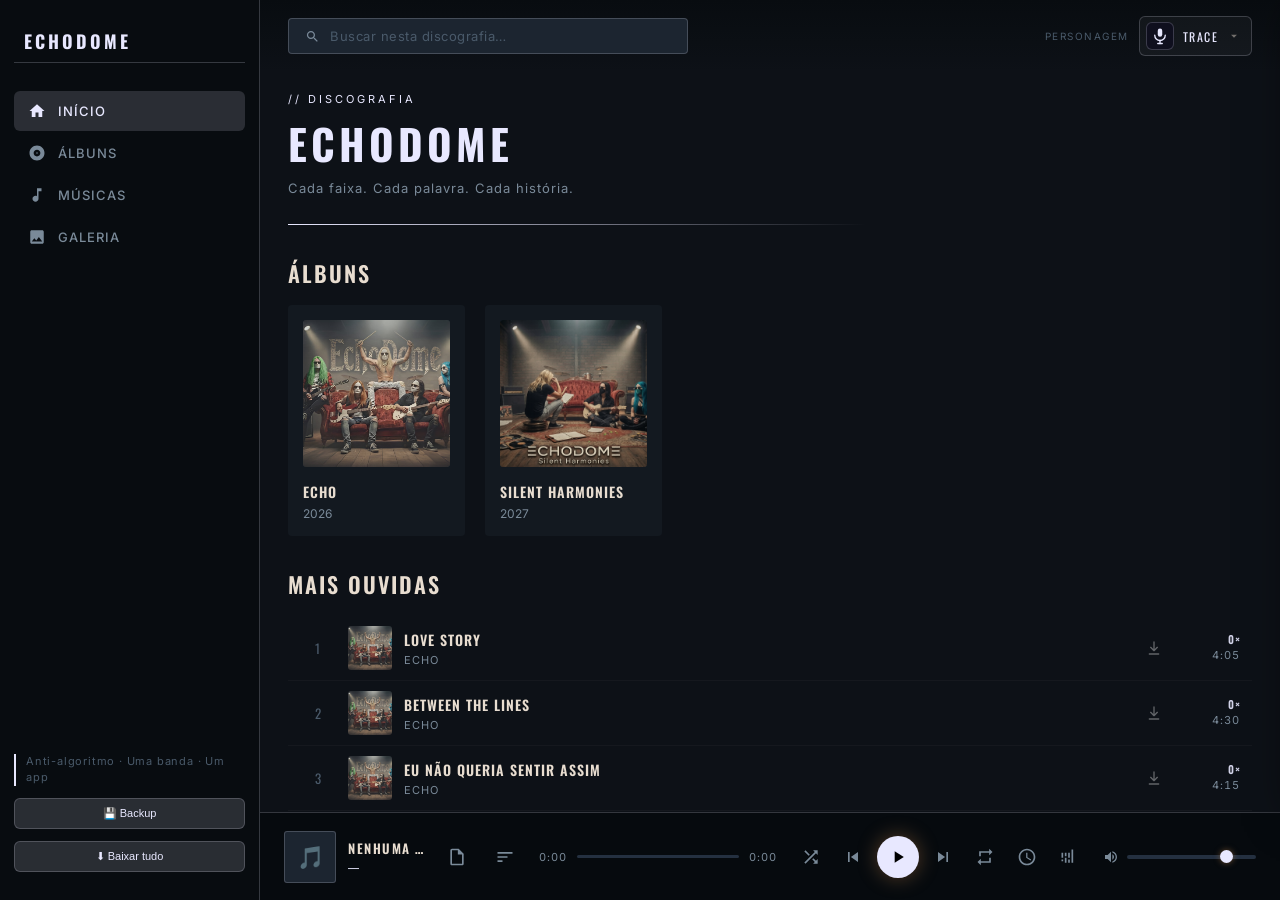
==== commit 1fda12da: "new" ====
--- a/index.html
+++ b/index.html
@@ -11,6 +11,7 @@
   <link rel="preconnect" href="https://fonts.gstatic.com" crossorigin />
 
   <link rel="manifest" href="manifest.json" />
+  <link rel="stylesheet" href="css/character-theme.css" />
   <link rel="stylesheet" href="css/style.css?v=51" />
 </head>
 <body>
@@ -213,9 +214,6 @@
       <input type="range" id="volSlider" min="0" max="100" value="80" aria-label="Volume" oninput="setVolume(this.value)" />
     </div>
 
-    <!-- Barras do equalizador (espectro) -->
-    <div class="equalizer" id="equalizer"></div>
-
   </div><!-- /player -->
 
   <!-- Controles flutuantes mobile -->
--- a/css/character-theme.css
+++ b/css/character-theme.css
@@ -0,0 +1,170 @@
+/* ===================== CHARACTER PICKER ===================== */
+/* css/character-theme.css
+   Importar no index.html ANTES do style.css principal
+*/
+
+/* Wrapper — vai para a direita na topbar */
+.char-picker {
+  position: relative;
+  display: flex;
+  align-items: center;
+  gap: 10px;
+  margin-left: auto;
+}
+
+.char-picker-label {
+  font-family: 'Inter', sans-serif;
+  font-size: 10px;
+  color: var(--t3);
+  letter-spacing: 1.5px;
+  text-transform: uppercase;
+}
+
+/* ---- Botão principal ---- */
+.char-dropdown-btn {
+  display: flex;
+  align-items: center;
+  gap: 9px;
+  padding: 5px 10px 5px 6px;
+  background: rgba(255,255,255,0.04);
+  border: 1px solid var(--border);
+  border-radius: 6px;
+  cursor: pointer;
+  color: var(--t);
+  font-family: 'Oswald', sans-serif;
+  font-size: 12px;
+  letter-spacing: 1.5px;
+  text-transform: uppercase;
+  transition: background .2s, border-color .4s;
+}
+.char-dropdown-btn:hover { background: var(--bg3); }
+
+/* ícone do instrumento no botão */
+.char-btn-icon {
+  width: 28px;
+  height: 28px;
+  border-radius: 6px;
+  display: flex;
+  align-items: center;
+  justify-content: center;
+  flex-shrink: 0;
+  transition: background .4s, border-color .4s;
+}
+.char-btn-icon svg { display: block; }
+
+/* nome do personagem no botão */
+.char-btn-name {
+  transition: color .4s;
+}
+
+/* chevron animado */
+.char-chevron {
+  width: 14px;
+  height: 14px;
+  fill: currentColor;
+  opacity: 0.45;
+  transition: transform .2s;
+  flex-shrink: 0;
+}
+.char-picker.open .char-chevron { transform: rotate(180deg); }
+
+/* ---- Dropdown ---- */
+.char-menu {
+  position: absolute;
+  top: calc(100% + 8px);
+  right: 0;
+  background: var(--bg);
+  border: 1px solid var(--border);
+  border-radius: 10px;
+  overflow: hidden;
+  width: 240px;
+  opacity: 0;
+  pointer-events: none;
+  transform: translateY(-6px);
+  transition: opacity .18s, transform .18s;
+  z-index: 500;
+  box-shadow: 0 12px 40px rgba(0,0,0,0.55);
+}
+.char-picker.open .char-menu {
+  opacity: 1;
+  pointer-events: all;
+  transform: translateY(0);
+}
+
+.char-menu-header {
+  padding: 10px 14px 8px;
+  font-family: 'Inter', sans-serif;
+  font-size: 9px;
+  letter-spacing: 2.5px;
+  text-transform: uppercase;
+  color: var(--t3);
+  border-bottom: 1px solid rgba(255,255,255,0.06);
+}
+
+/* ---- Opções ---- */
+.char-option {
+  display: flex;
+  align-items: center;
+  gap: 12px;
+  padding: 11px 14px;
+  cursor: pointer;
+  background: none;
+  border: none;
+  width: 100%;
+  text-align: left;
+  color: var(--t);
+  transition: background .12s;
+}
+.char-option:hover    { background: var(--bg3); }
+.char-option.selected { background: var(--bg2); }
+
+/* ícone do instrumento no menu */
+.char-opt-icon {
+  width: 40px;
+  height: 40px;
+  border-radius: 8px;
+  display: flex;
+  align-items: center;
+  justify-content: center;
+  flex-shrink: 0;
+  transition: box-shadow .25s, border-color .4s;
+}
+.char-opt-icon svg { display: block; }
+
+.char-option:hover .char-opt-icon {
+  box-shadow: 0 0 14px var(--opt-glow, transparent);
+}
+
+.char-opt-info { flex: 1; }
+
+.char-opt-name {
+  font-family: 'Oswald', sans-serif;
+  font-size: 14px;
+  letter-spacing: 1.5px;
+  text-transform: uppercase;
+  line-height: 1.15;
+  transition: color .4s;
+}
+
+.char-opt-role {
+  font-family: 'Inter', sans-serif;
+  font-size: 10px;
+  color: var(--t3);
+  letter-spacing: 0.5px;
+  margin-top: 3px;
+}
+
+.char-opt-dot {
+  width: 7px;
+  height: 7px;
+  border-radius: 50%;
+  flex-shrink: 0;
+}
+
+/* ---- Mobile ---- */
+@media (max-width: 480px) {
+  .char-picker-label { display: none; }
+  .char-dropdown-btn { padding: 5px 8px 5px 6px; }
+  .char-btn-name     { display: none; }
+  .char-menu         { right: 0; width: 210px; }
+}
--- a/css/style.css
+++ b/css/style.css
@@ -5,23 +5,25 @@
   -webkit-tap-highlight-color: transparent;
   -webkit-touch-callout: none;
 }
-
 :root {
-  --bg:      #0d1117;
+  --gold:      #e8e8ff;   /* padrão: Trace (branco neon) */
+  --gold2:     #c8c8ff;
+  --gold-dim:  rgba(232,232,255,0.15);
+  --border:    rgba(232,232,255,0.2);
+ --bg:      #0d1117;
   --bg2:     #131920;
   --bg3:     #1c2530;
   --bg4:     #243040;
-  --gold:    #c8874a;
-  --gold2:   #e09b58;
-  --gold-dim: rgba(200,135,74,0.15);
-  --t:       #e8ddd0;
+ --t:       #e8ddd0;
   --t2:      #7a8a99;
   --t3:      #4a5a6a;
-  --border:  rgba(200,135,74,0.2);
   --sw:      260px;
   --ph:      140px;
   --ph-desk: 88px;
-}
+
+}
+  
+  
 
 html, body {
   height: 100%;
@@ -1022,37 +1024,6 @@
   to { opacity: 1; transform: scale(1); }
 }
 
-/* ===================== EQUALIZADOR ===================== */
-.equalizer {
-  position: absolute;
-  bottom: 100%;
-  left: 0;
-  right: 0;
-  height: 40px;
-  display: flex;
-  align-items: flex-end;
-  justify-content: center;
-  gap: 3px;
-  padding: 0 20px 8px;
-  pointer-events: none;
-  opacity: 0;
-  transition: opacity 0.3s;
-  background: linear-gradient(to top, rgba(13,17,23,0.9), transparent);
-}
-
-.equalizer.active {
-  opacity: 1;
-}
-
-.eq-bar {
-  width: 4px;
-  background: var(--gold);
-  border-radius: 2px 2px 0 0;
-  transition: height 0.05s ease;
-  min-height: 2px;
-  max-height: 100%;
-}
-
 /* ===================== TEMA OFFLINE (FANTASMAGÓRICO) ===================== */
 body.offline-theme {
   --bg:      #0a0f1a;
@@ -1066,11 +1037,6 @@
   --t2:      #94a3b8;
   --t3:      #64748b;
   --border:  rgba(0, 212, 255, 0.2);
-}
-
-body.offline-theme .equalizer .eq-bar {
-  background: linear-gradient(to top, #00d4ff, #5eead4);
-  box-shadow: 0 0 10px rgba(0, 212, 255, 0.5);
 }
 
 body.offline-theme .player {
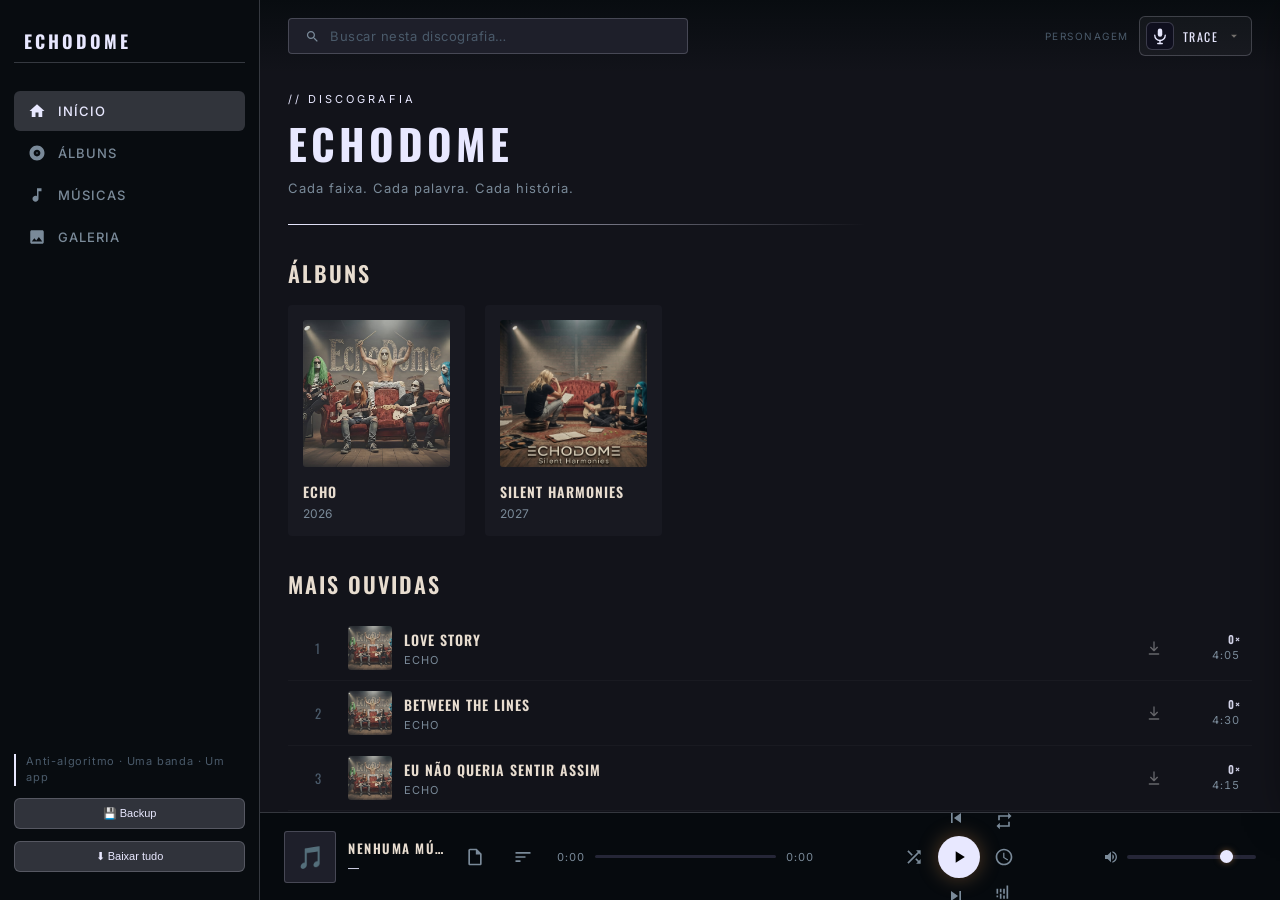
==== commit 7a2ea053: "new" ====
--- a/index.html
+++ b/index.html
@@ -185,27 +185,36 @@
 
     <!-- Linha 3: controles -->
     <div class="player-row player-row-controls">
-      <button type="button" class="p-icon-btn" onclick="toggleShuffle()" id="shuffleBtn" aria-label="Modo aleatório" aria-pressed="false">
-        <svg viewBox="0 0 24 24"><path d="M10.59 9.17L5.41 4 4 5.41l5.17 5.17 1.42-1.41zM14.5 4l2.04 2.04L4 18.59 5.41 20 17.96 7.46 20 9.5V4h-5.5zm.33 9.41l-1.41 1.41 3.13 3.13L14.5 20H20v-5.5l-2.04 2.04-3.13-3.13z"/></svg>
-      </button>
-      <button type="button" class="p-icon-btn" onclick="prevTrack()" aria-label="Faixa anterior">
-        <svg viewBox="0 0 24 24"><path d="M6 6h2v12H6zm3.5 6l8.5 6V6z"/></svg>
-      </button>
-      <button type="button" class="p-play-btn" onclick="togglePlay()" id="playBtn" aria-label="Reproduzir ou pausar">
-        <svg viewBox="0 0 24 24" id="playIcon"><path d="M8 5v14l11-7z"/></svg>
-      </button>
-      <button type="button" class="p-icon-btn" onclick="nextTrack()" aria-label="Próxima faixa">
-        <svg viewBox="0 0 24 24"><path d="M6 18l8.5-6L6 6v12zM16 6v12h2V6h-2z"/></svg>
-      </button>
-      <button type="button" class="p-icon-btn" onclick="toggleRepeat()" id="repeatBtn" aria-label="Repetir faixa" aria-pressed="false">
-        <svg viewBox="0 0 24 24"><path d="M7 7h10v3l4-4-4-4v3H5v6h2V7zm10 10H7v-3l-4 4 4 4v-3h12v-6h-2v4z"/></svg>
-      </button>
-      <button type="button" class="p-icon-btn" onclick="toggleSleepTimer()" id="sleepBtn" aria-label="Timer" title="Timer (30min)">
-        <svg viewBox="0 0 24 24"><path d="M11.99 2C6.47 2 2 6.48 2 12s4.47 10 9.99 10C17.52 22 22 17.52 22 12S17.52 2 11.99 2zM12 20c-4.42 0-8-3.58-8-8s3.58-8 8-8 8 3.58 8 8-3.58 8-8 8zm.5-13H11v6l5.25 3.15.75-1.23-4.5-2.67z"/></svg>
-      </button>
-      <button type="button" class="p-icon-btn" onclick="toggleEqPanel()" id="eqBtn" aria-label="Equalizador" title="Abrir Equalizador">
-        <svg viewBox="0 0 24 24"><path d="M3 17h2v-2H3v2zm0-10v6h2V7H3zm4 12h2v-6H7v6zm0-8h2V7H7v2zm4 8h2v-4h-2v4zm0-6h2V7h-2v2zm4 6h2v-8h-2v8zm0-10v4h2V3h-2z"/></svg>
-      </button>
+      <!-- Lado esquerdo: shuffle -->
+      <div class="player-controls-left">
+        <button type="button" class="p-icon-btn" onclick="toggleShuffle()" id="shuffleBtn" aria-label="Modo aleatório" aria-pressed="false">
+          <svg viewBox="0 0 24 24"><path d="M10.59 9.17L5.41 4 4 5.41l5.17 5.17 1.42-1.41zM14.5 4l2.04 2.04L4 18.59 5.41 20 17.96 7.46 20 9.5V4h-5.5zm.33 9.41l-1.41 1.41 3.13 3.13L14.5 20H20v-5.5l-2.04 2.04-3.13-3.13z"/></svg>
+        </button>
+      </div>
+      <!-- Centro: prev / play / next -->
+      <div class="player-controls-center">
+        <button type="button" class="p-icon-btn" onclick="prevTrack()" aria-label="Faixa anterior">
+          <svg viewBox="0 0 24 24"><path d="M6 6h2v12H6zm3.5 6l8.5 6V6z"/></svg>
+        </button>
+        <button type="button" class="p-play-btn" onclick="togglePlay()" id="playBtn" aria-label="Reproduzir ou pausar">
+          <svg viewBox="0 0 24 24" id="playIcon"><path d="M8 5v14l11-7z"/></svg>
+        </button>
+        <button type="button" class="p-icon-btn" onclick="nextTrack()" aria-label="Próxima faixa">
+          <svg viewBox="0 0 24 24"><path d="M6 18l8.5-6L6 6v12zM16 6v12h2V6h-2z"/></svg>
+        </button>
+      </div>
+      <!-- Lado direito: repeat + timer + eq -->
+      <div class="player-controls-right">
+        <button type="button" class="p-icon-btn" onclick="toggleRepeat()" id="repeatBtn" aria-label="Repetir" aria-pressed="false" title="Repetir">
+          <svg viewBox="0 0 24 24" id="repeatIcon"><path d="M7 7h10v3l4-4-4-4v3H5v6h2V7zm10 10H7v-3l-4 4 4 4v-3h12v-6h-2v4z"/></svg>
+        </button>
+        <button type="button" class="p-icon-btn" onclick="toggleSleepTimer()" id="sleepBtn" aria-label="Timer" title="Timer (30min)">
+          <svg viewBox="0 0 24 24"><path d="M11.99 2C6.47 2 2 6.48 2 12s4.47 10 9.99 10C17.52 22 22 17.52 22 12S17.52 2 11.99 2zM12 20c-4.42 0-8-3.58-8-8s3.58-8 8-8 8 3.58 8 8-3.58 8-8 8zm.5-13H11v6l5.25 3.15.75-1.23-4.5-2.67z"/></svg>
+        </button>
+        <button type="button" class="p-icon-btn" onclick="toggleEqPanel()" id="eqBtn" aria-label="Equalizador" title="Abrir Equalizador">
+          <svg viewBox="0 0 24 24"><path d="M3 17h2v-2H3v2zm0-10v6h2V7H3zm4 12h2v-6H7v6zm0-8h2V7H7v2zm4 8h2v-4h-2v4zm0-6h2V7h-2v2zm4 6h2v-8h-2v8zm0-10v4h2V3h-2z"/></svg>
+        </button>
+      </div>
     </div>
 
     <!-- Volume -->
--- a/css/character-theme.css
+++ b/css/character-theme.css
@@ -2,6 +2,18 @@
 /* css/character-theme.css
    Importar no index.html ANTES do style.css principal
 */
+
+/* ── Fundo dinâmico controlado pelo JS via --bg, --bg2, --bg3 ── */
+/* O JS seta essas variáveis no :root quando troca de personagem   */
+/* O sidebar usa uma variável extra --bg-sidebar para ficar mais escuro */
+:root {
+  --bg-sidebar: #080c10; /* sobrescrito pelo JS com bgDeep de cada char */
+}
+
+/* Sobrescreve o background fixo do sidebar com a variável dinâmica */
+.sidebar {
+  background: var(--bg-sidebar, #080c10) !important;
+}
 
 /* Wrapper — vai para a direita na topbar */
 .char-picker {
@@ -167,4 +179,4 @@
   .char-dropdown-btn { padding: 5px 8px 5px 6px; }
   .char-btn-name     { display: none; }
   .char-menu         { right: 0; width: 210px; }
-}
+}
--- a/css/style.css
+++ b/css/style.css
@@ -32,6 +32,104 @@
   color: var(--t);
   font-family: 'Inter', system-ui, sans-serif;
   overflow: hidden;
+  transition: background 0.5s ease;
+}
+
+/* ── Pulsação neon (online) — JS adiciona .neon-pulse ao <html> ─────────────*/
+:root.neon-pulse .logo-text {
+  animation: neonTextPulse 3s ease-in-out infinite;
+}
+:root.neon-pulse .nav-btn.active {
+  animation: neonPulse 3s ease-in-out infinite;
+}
+:root.neon-pulse #playBtn {
+  animation: neonPulse 2.4s ease-in-out infinite;
+}
+:root.neon-pulse #pFill {
+  animation: neonFillPulse 3s ease-in-out infinite;
+}
+/* Elementos temáticos extras com neon pulsante online */
+:root.neon-pulse .p-artist {
+  animation: neonTextPulse 3.5s ease-in-out infinite;
+}
+:root.neon-pulse .section-label {
+  animation: neonTextPulse 4s ease-in-out infinite;
+}
+:root.neon-pulse .album-label {
+  animation: neonTextPulse 4s ease-in-out infinite;
+}
+:root.neon-pulse .song-row.playing .song-name {
+  animation: neonTextPulse 3s ease-in-out infinite;
+}
+:root.neon-pulse .song-row.playing .song-num {
+  animation: neonTextPulse 3s ease-in-out infinite;
+}
+:root.neon-pulse .lyrics-block__label {
+  animation: neonTextPulse 4s ease-in-out infinite;
+}
+:root.neon-pulse .sidebar-tagline {
+  animation: neonBorderPulse 4s ease-in-out infinite;
+}
+:root.neon-pulse .section-divider {
+  animation: neonDividerPulse 3.5s ease-in-out infinite;
+}
+:root.neon-pulse .view-title {
+  animation: neonTextPulse 5s ease-in-out infinite;
+}
+:root.neon-pulse .p-icon-btn.active {
+  animation: neonPulse 3s ease-in-out infinite;
+}
+:root.neon-pulse .char-btn-name {
+  animation: neonTextPulse 3.5s ease-in-out infinite;
+}
+:root.neon-pulse .p-bar-fill {
+  animation: neonFillPulse 3s ease-in-out infinite;
+}
+:root.neon-pulse .p-bar-thumb {
+  animation: neonDotPulse 2.4s ease-in-out infinite;
+}
+/* Floating mobile play button neon */
+:root.neon-pulse .floating-btn.play,
+:root.neon-pulse #floatingPlayBtn {
+  animation: neonPulse 2.4s ease-in-out infinite;
+}
+
+/* Offline: nada pulsa */
+body.offline-theme .logo-text,
+body.offline-theme .nav-btn.active,
+body.offline-theme #playBtn,
+body.offline-theme #pFill,
+body.offline-theme .p-artist,
+body.offline-theme .section-label,
+body.offline-theme .album-label,
+body.offline-theme .song-row.playing .song-name,
+body.offline-theme .song-row.playing .song-num,
+body.offline-theme .lyrics-block__label,
+body.offline-theme .sidebar-tagline,
+body.offline-theme .section-divider,
+body.offline-theme .view-title,
+body.offline-theme .p-icon-btn.active,
+body.offline-theme .char-btn-name,
+body.offline-theme .p-bar-fill,
+body.offline-theme .p-bar-thumb,
+body.offline-theme .floating-btn.play,
+body.offline-theme #floatingPlayBtn {
+  animation: none !important;
+  box-shadow: none !important;
+  text-shadow: none !important;
+}
+
+@keyframes neonBorderPulse {
+  0%, 100% { border-left-color: var(--gold); }
+  50%       { border-left-color: var(--gold2); box-shadow: -2px 0 8px var(--gold); }
+}
+@keyframes neonDividerPulse {
+  0%, 100% { opacity: 0.7; }
+  50%       { opacity: 1; filter: drop-shadow(0 0 4px var(--gold)); }
+}
+@keyframes neonDotPulse {
+  0%, 100% { box-shadow: 0 0 4px var(--gold); }
+  50%       { box-shadow: 0 0 12px var(--gold), 0 0 20px var(--gold); }
 }
 
 /* ===================== LAYOUT ===================== */
@@ -50,6 +148,7 @@
   z-index: 10;
   flex-shrink: 0;
   border-right: 1px solid var(--border);
+  transition: background 0.5s ease, border-color 0.4s ease;
 }
 
 .main {
@@ -833,8 +932,8 @@
   cursor: grab; position: relative;
   transition: height .15s;
   touch-action: none;
+  -webkit-user-select: none;
   user-select: none;
-  -webkit-user-select: none;
 }
 .p-bar:hover { height: 5px; }
 .p-bar.is-scrubbing {
@@ -930,7 +1029,6 @@
   .player-row { display: flex !important; align-items: center; }
   .player-row-info { flex: 0 0 auto; gap: 10px; padding-bottom: 6px; }
   .player-row-progress { flex: 0 0 auto; gap: 8px; padding-bottom: 4px; }
-  .player-row-controls { flex: 0 0 auto; justify-content: space-around; padding-top: 2px; }
   .player-row-volume { display: none !important; }
 
   .p-cover { width: 40px; height: 40px; font-size: 18px; }
@@ -938,9 +1036,70 @@
   .p-artist { font-size: 10px; }
   .p-icon-btn { padding: 6px; }
   .p-icon-btn svg { width: 22px; height: 22px; }
-  .p-play-btn { width: 40px; height: 40px; }
-  .p-play-btn svg { width: 20px; height: 20px; }
+
+  /* Play/pause mobile: maior e bem destacado */
+  .p-play-btn { width: 56px; height: 56px; }
+  .p-play-btn svg { width: 26px; height: 26px; }
   .p-time { font-size: 10px; }
+
+  /* Controles mobile — 3 zonas fixas: [lado-esq] [centro] [lado-dir]
+     lado-esq e lado-dir têm mesma largura → trio central fica sempre centrado */
+  .player-row-controls {
+    flex: 0 0 auto;
+    display: flex;
+    align-items: center;
+    width: 100%;
+    padding-top: 2px;
+  }
+
+  /* Grupo esquerdo: shuffle */
+  .player-controls-left {
+    display: flex;
+    align-items: center;
+    gap: 2px;
+    flex: 1;
+    justify-content: flex-start;
+  }
+
+  /* Trio central: prev / play / next */
+  .player-controls-center {
+    display: flex;
+    align-items: center;
+    gap: 0;
+    flex-shrink: 0;
+  }
+
+  /* Grupo direito: repeat + timer + eq — mesma largura que o esquerdo */
+  .player-controls-right {
+    display: flex;
+    align-items: center;
+    gap: 2px;
+    flex: 1;
+    justify-content: flex-end;
+  }
+
+  /* Prev e Next: padding generoso para toque */
+  .player-controls-center .p-icon-btn {
+    padding: 8px 14px;
+  }
+
+  /* Play central */
+  .player-controls-center .p-play-btn { margin: 0 2px; }
+
+  /* Botões secundários: ícone menor, mais discretos */
+  .player-controls-left .p-icon-btn svg,
+  .player-controls-right .p-icon-btn svg {
+    width: 17px; height: 17px;
+  }
+  .player-controls-left .p-icon-btn,
+  .player-controls-right .p-icon-btn {
+    padding: 8px 5px;
+    opacity: 0.65;
+  }
+  .player-controls-left .p-icon-btn.active,
+  .player-controls-right .p-icon-btn.active {
+    opacity: 1;
+  }
 
   .lyrics-panel,
   .about-panel { width: 100%; right: -100%; bottom: var(--ph); }
@@ -1025,78 +1184,86 @@
 }
 
 /* ===================== TEMA OFFLINE (FANTASMAGÓRICO) ===================== */
+/*
+   No modo fantasma mantemos apenas as variáveis de fundo/texto.
+   As cores de destaque (--gold, --gold2, --gold-dim, --border) continuam
+   vindo do personagem ativo via character-theme.js → :root CSS vars.
+*/
 body.offline-theme {
-  --bg:      #0a0f1a;
-  --bg2:     #0d1320;
-  --bg3:     #111827;
-  --bg4:     #1e293b;
-  --gold:    #00d4ff;
-  --gold2:   #5eead4;
-  --gold-dim: rgba(0, 212, 255, 0.15);
-  --t:       #e0f2f1;
-  --t2:      #94a3b8;
-  --t3:      #64748b;
-  --border:  rgba(0, 212, 255, 0.2);
-}
+  --bg:       #0a0f1a;
+  --bg2:      #0d1320;
+  --bg3:      #111827;
+  --bg4:      #1e293b;
+  --t:        #e0f2f1;
+  --t2:       #94a3b8;
+  --t3:       #64748b;
+  background: #0a0f1a !important;
+}
+
+/* Garante que html e .main também recebam o fundo fantasma */
+body.offline-theme ~ * { background: #0a0f1a; }
+html:has(body.offline-theme) { background: #0a0f1a !important; }
+body.offline-theme .main { background: #0a0f1a !important; }
 
 body.offline-theme .player {
   background: linear-gradient(180deg, #0a0f1a 0%, #050810 100%);
-  border-top: 1px solid rgba(0, 212, 255, 0.3);
-  box-shadow: 0 -4px 20px rgba(0, 212, 255, 0.1);
+  border-top: 1px solid color-mix(in srgb, var(--gold) 30%, transparent);
+  box-shadow: 0 -4px 20px color-mix(in srgb, var(--gold) 10%, transparent);
 }
 
 body.offline-theme .sidebar {
-  background: #050810;
-  border-right: 1px solid rgba(0, 212, 255, 0.2);
+  /* Sobrescreve o background inline injetado pelo JS do personagem */
+  background: #050810 !important;
+  border-right: 1px solid color-mix(in srgb, var(--gold) 20%, transparent);
 }
 
 body.offline-theme .album-card:hover,
 body.offline-theme .song-row:hover {
-  background: rgba(0, 212, 255, 0.05);
-  box-shadow: 0 0 15px rgba(0, 212, 255, 0.1);
+  background: color-mix(in srgb, var(--gold) 5%, transparent);
+  box-shadow: 0 0 15px color-mix(in srgb, var(--gold) 10%, transparent);
 }
 
 body.offline-theme .song-row.playing {
-  background: linear-gradient(90deg, rgba(0, 212, 255, 0.15), transparent);
-  border-left: 3px solid #00d4ff;
+  background: linear-gradient(90deg, color-mix(in srgb, var(--gold) 15%, transparent), transparent);
+  border-left: 3px solid var(--gold);
 }
 
 body.offline-theme .btn-green {
-  background: linear-gradient(135deg, #00d4ff, #0891b2);
-  box-shadow: 0 0 20px rgba(0, 212, 255, 0.3);
+  background: linear-gradient(135deg, var(--gold), var(--gold2));
+  box-shadow: 0 0 20px color-mix(in srgb, var(--gold) 30%, transparent);
 }
 
 body.offline-theme .p-play-btn {
-  background: #00d4ff;
-  box-shadow: 0 0 20px rgba(0, 212, 255, 0.6);
+  background: var(--gold);
+  box-shadow: 0 0 20px color-mix(in srgb, var(--gold) 60%, transparent);
 }
 
 body.offline-theme .p-bar-fill {
-  background: linear-gradient(90deg, #00d4ff, #5eead4);
-  box-shadow: 0 0 10px rgba(0, 212, 255, 0.5);
+  background: linear-gradient(90deg, var(--gold), var(--gold2));
+  box-shadow: 0 0 10px color-mix(in srgb, var(--gold) 50%, transparent);
 }
 
 body.offline-theme .p-bar-thumb {
-  background: #5eead4;
-  box-shadow: 0 0 15px rgba(94, 234, 212, 0.8);
+  background: var(--gold2);
+  box-shadow: 0 0 15px color-mix(in srgb, var(--gold2) 80%, transparent);
 }
 
 body.offline-theme .view-title,
 body.offline-theme .logo-text,
 body.offline-theme .section-label {
-  text-shadow: 0 0 20px rgba(0, 212, 255, 0.3);
+  text-shadow: 0 0 20px color-mix(in srgb, var(--gold) 30%, transparent);
 }
 
 body.offline-theme .offline-badge {
-  background: rgba(0, 212, 255, 0.1);
-  border-color: rgba(0, 212, 255, 0.4);
-  color: #00d4ff;
-  box-shadow: 0 0 15px rgba(0, 212, 255, 0.2);
+  background: color-mix(in srgb, var(--gold) 10%, transparent);
+  border-color: color-mix(in srgb, var(--gold) 40%, transparent);
+  color: var(--gold);
+  box-shadow: 0 0 15px color-mix(in srgb, var(--gold) 20%, transparent);
 }
 
 /* Toast no modo fantasma usa fundo ciano escuro */
 body.offline-theme .toast {
-  background: #00d4ff;
+  background: var(--gold);
   color: #000;
 }
 body.offline-theme .toast svg { fill: #000; }
@@ -1104,26 +1271,26 @@
 body.offline-theme .lyrics-panel,
 body.offline-theme .about-panel {
   background: linear-gradient(180deg, #0a0f1a 0%, #050810 100%);
-  border-left: 1px solid rgba(0, 212, 255, 0.3);
+  border-left: 1px solid color-mix(in srgb, var(--gold) 30%, transparent);
 }
 
 body.offline-theme .nav-btn.active {
-  background: rgba(0, 212, 255, 0.15);
-  color: #00d4ff;
+  background: color-mix(in srgb, var(--gold) 15%, transparent);
+  color: var(--gold);
 }
 
 body.offline-theme .nav-btn:hover {
-  background: rgba(0, 212, 255, 0.08);
-  color: #5eead4;
+  background: color-mix(in srgb, var(--gold) 8%, transparent);
+  color: var(--gold2);
 }
 
 body.offline-theme .song-plays {
-  color: #00d4ff;
+  color: var(--gold);
 }
 
 body.offline-theme .p-artist,
 body.offline-theme .album-label {
-  color: #5eead4;
+  color: var(--gold2);
 }
 
 /* Animação fantasmagórica sutil */
@@ -1132,8 +1299,8 @@
 }
 
 @keyframes ghostly-glow {
-  from { text-shadow: 0 0 10px rgba(0, 212, 255, 0.2); }
-  to { text-shadow: 0 0 30px rgba(0, 212, 255, 0.5), 0 0 40px rgba(94, 234, 212, 0.3); }
+  from { text-shadow: 0 0 10px color-mix(in srgb, var(--gold) 20%, transparent); }
+  to { text-shadow: 0 0 30px color-mix(in srgb, var(--gold) 50%, transparent), 0 0 40px color-mix(in srgb, var(--gold2) 30%, transparent); }
 }
 
 /* Efeito de "neblina" no background */
@@ -1145,8 +1312,8 @@
   right: 0;
   bottom: 0;
   background: 
-    radial-gradient(circle at 20% 80%, rgba(0, 212, 255, 0.03) 0%, transparent 50%),
-    radial-gradient(circle at 80% 20%, rgba(94, 234, 212, 0.03) 0%, transparent 50%);
+    radial-gradient(circle at 20% 80%, color-mix(in srgb, var(--gold) 3%, transparent) 0%, transparent 50%),
+    radial-gradient(circle at 80% 20%, color-mix(in srgb, var(--gold2) 3%, transparent) 0%, transparent 50%);
   pointer-events: none;
   z-index: -1;
 }
@@ -1213,35 +1380,35 @@
 
 /* Tema offline nos botões do visualizador */
 body.offline-theme .viz-control-btn {
-  border-color: rgba(0, 212, 255, 0.4);
-  color: #00d4ff;
+  border-color: color-mix(in srgb, var(--gold) 40%, transparent);
+  color: var(--gold);
   background: rgba(10, 15, 26, 0.8);
 }
 
 body.offline-theme .viz-control-btn:hover {
-  background: #00d4ff;
+  background: var(--gold);
   color: #000;
-  border-color: #00d4ff;
-  box-shadow: 0 0 30px rgba(0, 212, 255, 0.5);
+  border-color: var(--gold);
+  box-shadow: 0 0 30px color-mix(in srgb, var(--gold) 50%, transparent);
 }
 
 body.offline-theme .viz-control-btn.viz-play {
-  background: #00d4ff;
+  background: var(--gold);
   color: #000;
 }
 
 body.offline-theme .viz-control-btn.viz-play:hover {
-  box-shadow: 0 0 40px rgba(0, 212, 255, 0.6);
+  box-shadow: 0 0 40px color-mix(in srgb, var(--gold) 60%, transparent);
 }
 
 body.offline-theme .viz-control-btn.viz-eq.active {
-  background: #00d4ff;
+  background: var(--gold);
   animation: pulse-eq-ghost 2s infinite;
 }
 
 @keyframes pulse-eq-ghost {
-  0%, 100% { box-shadow: 0 0 15px rgba(0, 212, 255, 0.5); }
-  50% { box-shadow: 0 0 35px rgba(0, 212, 255, 0.9), 0 0 50px rgba(94, 234, 212, 0.4); }
+  0%, 100% { box-shadow: 0 0 15px color-mix(in srgb, var(--gold) 50%, transparent); }
+  50% { box-shadow: 0 0 35px color-mix(in srgb, var(--gold) 90%, transparent), 0 0 50px color-mix(in srgb, var(--gold2) 40%, transparent); }
 }
 
 /* Botão de equalizador no player principal */
@@ -1251,7 +1418,7 @@
 }
 
 body.offline-theme .p-icon-btn#eqBtn.active {
-  color: #00d4ff;
+  color: var(--gold);
   animation: pulse-eq-ghost-small 2s infinite;
 }
 
@@ -1261,8 +1428,8 @@
 }
 
 @keyframes pulse-eq-ghost-small {
-  0%, 100% { filter: drop-shadow(0 0 3px rgba(0, 212, 255, 0.5)); }
-  50% { filter: drop-shadow(0 0 10px rgba(0, 212, 255, 0.9)); }
+  0%, 100% { filter: drop-shadow(0 0 3px color-mix(in srgb, var(--gold) 50%, transparent)); }
+  50% { filter: drop-shadow(0 0 10px color-mix(in srgb, var(--gold) 90%, transparent)); }
 }
 
 /* Ocultar botões flutuantes antigos (mobile) - REMOVER SE EXISTIR */
@@ -1491,6 +1658,7 @@
 .eq-master-slider {
   flex: 1;
   -webkit-appearance: none;
+  appearance: none;
   height: 4px;
   background: var(--bg4);
   border-radius: 2px;
@@ -1499,6 +1667,7 @@
 
 .eq-master-slider::-webkit-slider-thumb {
   -webkit-appearance: none;
+  appearance: none;
   width: 14px;
   height: 14px;
   background: var(--gold);
@@ -1537,64 +1706,64 @@
 /* ===================== TEMA OFFLINE - EQUALIZADOR ===================== */
 body.offline-theme .eq-panel {
   background: linear-gradient(180deg, #0a0f1a 0%, #050810 100%);
-  border-left: 1px solid rgba(0, 212, 255, 0.3);
+  border-left: 1px solid color-mix(in srgb, var(--gold) 30%, transparent);
 }
 
 body.offline-theme .eq-slider::-webkit-slider-thumb {
-  background: #00d4ff;
+  background: var(--gold);
   border-color: #e0f2f1;
-  box-shadow: 0 0 15px rgba(0, 212, 255, 0.6);
+  box-shadow: 0 0 15px color-mix(in srgb, var(--gold) 60%, transparent);
 }
 
 body.offline-theme .eq-slider::-webkit-slider-track {
   background: linear-gradient(to right, 
-    rgba(0, 212, 255, 0.4) 0%, 
-    rgba(0, 212, 255, 0.1) 40%, 
-    rgba(0, 212, 255, 0.1) 60%, 
-    rgba(0, 212, 255, 0.4) 100%
+    color-mix(in srgb, var(--gold) 40%, transparent) 0%, 
+    color-mix(in srgb, var(--gold) 10%, transparent) 40%, 
+    color-mix(in srgb, var(--gold) 10%, transparent) 60%, 
+    color-mix(in srgb, var(--gold) 40%, transparent) 100%
   );
 }
 
 body.offline-theme .eq-value {
-  color: #00d4ff;
-  text-shadow: 0 0 10px rgba(0, 212, 255, 0.5);
+  color: var(--gold);
+  text-shadow: 0 0 10px color-mix(in srgb, var(--gold) 50%, transparent);
 }
 
 body.offline-theme .eq-presets select {
-  background: rgba(0, 212, 255, 0.1);
-  border-color: rgba(0, 212, 255, 0.3);
+  background: color-mix(in srgb, var(--gold) 10%, transparent);
+  border-color: color-mix(in srgb, var(--gold) 30%, transparent);
   color: #e0f2f1;
 }
 
 body.offline-theme .eq-presets select:hover {
-  border-color: #00d4ff;
+  border-color: var(--gold);
 }
 
 body.offline-theme .eq-reset {
-  background: rgba(0, 212, 255, 0.15);
-  color: #00d4ff;
-  border-color: rgba(0, 212, 255, 0.3);
+  background: color-mix(in srgb, var(--gold) 15%, transparent);
+  color: var(--gold);
+  border-color: color-mix(in srgb, var(--gold) 30%, transparent);
 }
 
 body.offline-theme .eq-reset:hover {
-  background: #00d4ff;
+  background: var(--gold);
   color: #000;
 }
 
 body.offline-theme .p-icon-btn#eqBtn.active {
-  color: #00d4ff;
-  background: rgba(0, 212, 255, 0.15);
+  color: var(--gold);
+  background: color-mix(in srgb, var(--gold) 15%, transparent);
   animation: pulse-eq-ghost-btn 2s infinite;
 }
 
 @keyframes pulse-eq-ghost-btn {
-  0%, 100% { box-shadow: 0 0 0 0 rgba(0, 212, 255, 0.4); }
-  50% { box-shadow: 0 0 0 10px rgba(0, 212, 255, 0); }
+  0%, 100% { box-shadow: 0 0 0 0 color-mix(in srgb, var(--gold) 40%, transparent); }
+  50% { box-shadow: 0 0 0 10px transparent; }
 }
 
 body.offline-theme .eq-master-slider::-webkit-slider-thumb {
-  background: #00d4ff;
-  box-shadow: 0 0 10px rgba(0, 212, 255, 0.6);
+  background: var(--gold);
+  box-shadow: 0 0 10px color-mix(in srgb, var(--gold) 60%, transparent);
 }
 
 /* Mobile */
@@ -1655,12 +1824,12 @@
 /* Ghost mode nos sliders de volume */
 body.offline-theme #volSlider::-webkit-slider-thumb,
 body.offline-theme .eq-master-slider::-webkit-slider-thumb {
-  background: #00d4ff;
-  box-shadow: 0 0 10px rgba(0,212,255,.7);
+  background: var(--gold);
+  box-shadow: 0 0 10px color-mix(in srgb, var(--gold) 70%, transparent);
 }
 body.offline-theme #volSlider::-moz-range-thumb,
 body.offline-theme .eq-master-slider::-moz-range-thumb {
-  background: #00d4ff;
+  background: var(--gold);
 }
 
 /* ===================== TEMA FANTASMA — NOVO VISUALIZADOR ===================== */
@@ -1670,78 +1839,78 @@
 }
 
 body.offline-theme #viz-overlay .viz-close-btn {
-  background: rgba(0,212,255,.12);
-  border-color: rgba(0,212,255,.5);
-  color: #00d4ff;
+  background: color-mix(in srgb, var(--gold) 12%, transparent);
+  border-color: color-mix(in srgb, var(--gold) 50%, transparent);
+  color: var(--gold);
 }
 body.offline-theme #viz-overlay .viz-close-btn:hover {
-  background: #00d4ff;
+  background: var(--gold);
   color: #000;
 }
 
 body.offline-theme #viz-overlay .viz-title {
-  color: #00d4ff;
-  text-shadow: 0 0 30px rgba(0,212,255,.6), 0 0 60px rgba(94,234,212,.3);
+  color: var(--gold);
+  text-shadow: 0 0 30px color-mix(in srgb, var(--gold) 60%, transparent), 0 0 60px color-mix(in srgb, var(--gold2) 30%, transparent);
   animation: ghost-title-pulse 3s ease-in-out infinite alternate;
 }
 @keyframes ghost-title-pulse {
-  from { text-shadow: 0 0 15px rgba(0,212,255,.4); }
-  to   { text-shadow: 0 0 40px rgba(0,212,255,.9), 0 0 70px rgba(94,234,212,.5); }
+  from { text-shadow: 0 0 15px color-mix(in srgb, var(--gold) 40%, transparent); }
+  to   { text-shadow: 0 0 40px color-mix(in srgb, var(--gold) 90%, transparent), 0 0 70px color-mix(in srgb, var(--gold2) 50%, transparent); }
 }
 
 body.offline-theme #viz-overlay .viz-ctrl-play {
-  background: #00d4ff;
-  box-shadow: 0 0 28px rgba(0,212,255,.7);
+  background: var(--gold);
+  box-shadow: 0 0 28px color-mix(in srgb, var(--gold) 70%, transparent);
 }
 body.offline-theme #viz-overlay .viz-ctrl-play:hover {
-  background: #5eead4;
-  box-shadow: 0 0 42px rgba(0,212,255,.9);
+  background: var(--gold2);
+  box-shadow: 0 0 42px color-mix(in srgb, var(--gold) 90%, transparent);
 }
 body.offline-theme #viz-overlay .viz-ctrl-btn {
-  border-color: rgba(0,212,255,.3);
-  color: #00d4ff;
+  border-color: color-mix(in srgb, var(--gold) 30%, transparent);
+  color: var(--gold);
 }
 body.offline-theme #viz-overlay .viz-ctrl-btn:hover {
-  background: rgba(0,212,255,.2);
-  border-color: #00d4ff;
+  background: color-mix(in srgb, var(--gold) 20%, transparent);
+  border-color: var(--gold);
 }
 
 body.offline-theme #viz-overlay .viz-progress-fill {
-  background: linear-gradient(90deg, #00d4ff, #5eead4);
-  box-shadow: 0 0 8px rgba(0,212,255,.6);
-}
-body.offline-theme #viz-overlay .viz-progress-thumb { background: #5eead4; }
+  background: linear-gradient(90deg, var(--gold), var(--gold2));
+  box-shadow: 0 0 8px color-mix(in srgb, var(--gold) 60%, transparent);
+}
+body.offline-theme #viz-overlay .viz-progress-thumb { background: var(--gold2); }
 
 body.offline-theme #viz-overlay .viz-sec-btn {
-  border-color: rgba(0,212,255,.25);
-  color: rgba(0,212,255,.8);
+  border-color: color-mix(in srgb, var(--gold) 25%, transparent);
+  color: color-mix(in srgb, var(--gold) 80%, transparent);
 }
 body.offline-theme #viz-overlay .viz-sec-btn:hover,
 body.offline-theme #viz-overlay .viz-sec-btn.active {
-  border-color: #00d4ff;
-  background: rgba(0,212,255,.2);
-  color: #00d4ff;
+  border-color: var(--gold);
+  background: color-mix(in srgb, var(--gold) 20%, transparent);
+  color: var(--gold);
 }
 
 body.offline-theme #viz-overlay .viz-panel {
   background: rgba(4,8,18,.96);
-  border-color: rgba(0,212,255,.25);
-}
-body.offline-theme #viz-overlay .viz-panel-header { color: #00d4ff; }
-body.offline-theme #viz-overlay .viz-eq-val { color: #00d4ff; }
-body.offline-theme #viz-overlay .viz-eq-slider { accent-color: #00d4ff; }
+  border-color: color-mix(in srgb, var(--gold) 25%, transparent);
+}
+body.offline-theme #viz-overlay .viz-panel-header { color: var(--gold); }
+body.offline-theme #viz-overlay .viz-eq-val { color: var(--gold); }
+body.offline-theme #viz-overlay .viz-eq-slider { accent-color: var(--gold); }
 body.offline-theme #viz-overlay select#viz-eq-preset {
-  background: rgba(0,212,255,.08);
-  border-color: rgba(0,212,255,.3);
+  background: color-mix(in srgb, var(--gold) 8%, transparent);
+  border-color: color-mix(in srgb, var(--gold) 30%, transparent);
   color: #e0f2f1;
 }
 body.offline-theme #viz-overlay .viz-eq-reset,
 body.offline-theme #viz-overlay .viz-mixer-reset {
-  border-color: rgba(0,212,255,.3);
-  color: #00d4ff;
+  border-color: color-mix(in srgb, var(--gold) 30%, transparent);
+  color: var(--gold);
 }
 body.offline-theme #viz-overlay .viz-mute-btn.active {
-  background: rgba(0,212,255,.2);
-  border-color: #00d4ff;
-  color: #00d4ff;
+  background: color-mix(in srgb, var(--gold) 20%, transparent);
+  border-color: var(--gold);
+  color: var(--gold);
 }
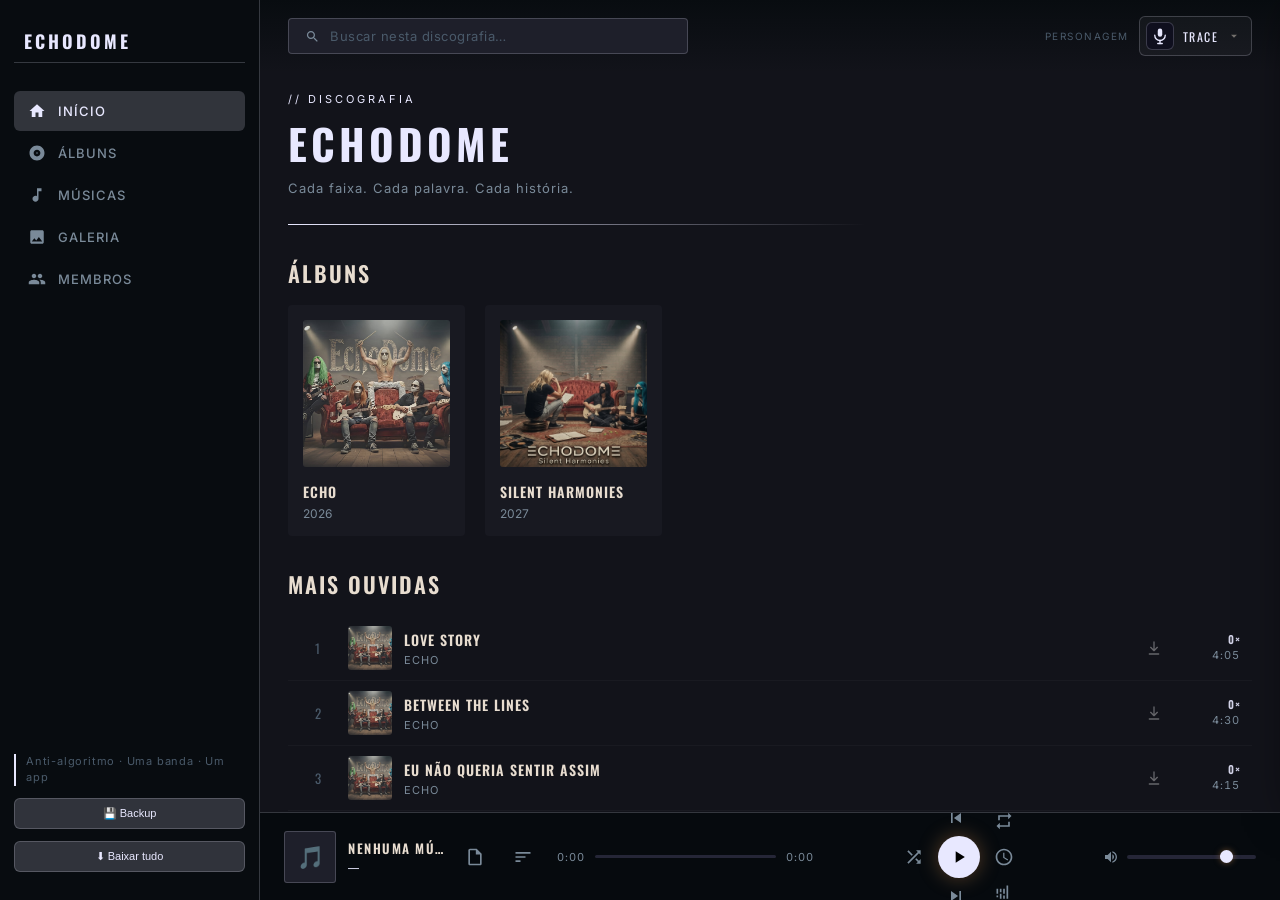
==== commit 8aa3e16f: "new" ====
--- a/index.html
+++ b/index.html
@@ -12,6 +12,7 @@
 
   <link rel="manifest" href="manifest.json" />
   <link rel="stylesheet" href="css/character-theme.css" />
+  <link rel="stylesheet" href="css/members.css" />
   <link rel="stylesheet" href="css/style.css?v=51" />
 </head>
 <body>
@@ -33,6 +34,9 @@
       </button>
       <button type="button" class="nav-btn" onclick="showView('gallery', this)">
         <svg viewBox="0 0 24 24"><path d="M21 19V5c0-1.1-.9-2-2-2H5c-1.1 0-2 .9-2 2v14c0 1.1.9 2 2 2h14c1.1 0 2-.9 2-2zM8.5 13.5l2.5 3.01L14.5 12l4.5 6H5l3.5-4.5z"/></svg>Galeria
+      </button>
+      <button type="button" class="nav-btn" onclick="showView('members', this)">
+        <svg viewBox="0 0 24 24"><path d="M16 11c1.66 0 2.99-1.34 2.99-3S17.66 5 16 5c-1.66 0-3 1.34-3 3s1.34 3 3 3zm-8 0c1.66 0 2.99-1.34 2.99-3S9.66 5 8 5C6.34 5 5 6.34 5 8s1.34 3 3 3zm0 2c-2.33 0-7 1.17-7 3.5V19h14v-2.5c0-2.33-4.67-3.5-7-3.5zm8 0c-.29 0-.62.02-.97.05 1.16.84 1.97 1.97 1.97 3.45V19h6v-2.5c0-2.33-4.67-3.5-7-3.5z"/></svg>Membros
       </button>
     </nav>
     <div class="sidebar-footer">
@@ -123,6 +127,15 @@
         <div class="gallery-grid" id="galleryGrid"></div>
       </div>
 
+      <!-- MEMBROS -->
+      <div class="view" id="view-members">
+        <p class="section-label">// A Banda</p>
+        <h1 class="view-title">Membros</h1>
+        <p class="view-subtitle">As pessoas por trás do som.</p>
+        <div class="section-divider"></div>
+        <div class="members-grid" id="membersGrid"></div>
+      </div>
+
     </div>
   </main>
 
@@ -152,6 +165,33 @@
     <div class="lyrics-scroll">
       <p class="lyrics-block__hint about-panel__hint">Inspiração, contexto e bastidores da faixa.</p>
       <div id="aboutPanelBody" class="lyrics-block__text lyrics-block__text--about"></div>
+    </div>
+  </div>
+
+  <!-- PAINEL: membro -->
+  <div class="member-panel" id="memberPanel" aria-hidden="true" role="dialog" aria-modal="true" aria-label="Detalhes do membro">
+    <div class="member-panel__header">
+      <div></div>
+      <button type="button" onclick="closeMemberPanel()" aria-label="Fechar">✕</button>
+    </div>
+    <div class="member-panel__hero">
+      <div class="member-panel__photo" id="memberPanelPhoto"></div>
+      <div class="member-panel__name"  id="memberPanelName">—</div>
+      <div class="member-panel__role"  id="memberPanelRole">—</div>
+      <div class="member-panel__instrument" id="memberPanelInstrument">
+        <span class="member-panel__instrument-icon" id="memberPanelInstrIcon"></span>
+        <span class="member-panel__instrument-name" id="memberPanelInstrName">—</span>
+      </div>
+    </div>
+    <div class="member-panel__scroll">
+      <div>
+        <p class="member-panel__section-label">// História</p>
+        <p class="member-panel__lore" id="memberPanelLore"></p>
+      </div>
+      <div>
+        <p class="member-panel__section-label">// Curiosidades</p>
+        <div class="member-panel__facts" id="memberPanelFacts"></div>
+      </div>
     </div>
   </div>
 
@@ -320,7 +360,9 @@
   <script src="js/data.js?v=51"></script>
   <!-- 2. Galeria (galleryPhotos) -->
   <script src="js/gallery.js?v=51"></script>
-  <!-- 3. Visualizador (window.Visualizer) -->
+  <!-- 3. Membros da banda (BAND_MEMBERS) -->
+  <script src="js/members.js?v=51"></script>
+  <!-- 4. Visualizador (window.Visualizer) -->
   <script src="js/modules/visualizer.js?v=51"></script>
   <!-- 4. App principal — NÃO usa type="module" para ter acesso ao window global -->
   <script src="js/app.js?v=51"></script>
--- a/css/members.css
+++ b/css/members.css
@@ -0,0 +1,286 @@
+/* ===================== MEMBERS PAGE ===================== */
+/* css/members.css — Página e painel lateral de membros */
+
+/* ── Grade de membros ── */
+.members-grid {
+  display: grid;
+  grid-template-columns: repeat(auto-fill, minmax(150px, 1fr));
+  gap: 16px;
+  padding: 8px 0 24px;
+}
+
+/* ── Card de membro (clicável) ── */
+.member-card {
+  background: var(--bg2);
+  border: 1px solid var(--border);
+  border-radius: 12px;
+  overflow: hidden;
+  cursor: pointer;
+  transition: transform .18s, box-shadow .18s, border-color .3s;
+  display: flex;
+  flex-direction: column;
+  align-items: center;
+  padding: 20px 12px 16px;
+  gap: 10px;
+  position: relative;
+}
+.member-card:hover {
+  transform: translateY(-3px);
+  box-shadow: 0 8px 28px var(--gold-dim);
+  border-color: var(--gold);
+}
+.member-card:active { transform: translateY(-1px); }
+
+/* Foto / avatar do membro */
+.member-card__photo {
+  width: 88px;
+  height: 88px;
+  border-radius: 50%;
+  overflow: hidden;
+  border: 2px solid var(--border);
+  background: var(--bg3);
+  display: flex;
+  align-items: center;
+  justify-content: center;
+  flex-shrink: 0;
+  transition: border-color .3s;
+}
+.member-card:hover .member-card__photo { border-color: var(--gold); }
+.member-card__photo img {
+  width: 100%; height: 100%;
+  object-fit: cover;
+  display: block;
+}
+.member-card__photo-placeholder {
+  font-size: 32px;
+  line-height: 1;
+}
+
+.member-card__name {
+  font-family: 'Oswald', sans-serif;
+  font-size: 15px;
+  letter-spacing: 1.5px;
+  text-transform: uppercase;
+  color: var(--gold);
+  text-align: center;
+  line-height: 1.15;
+}
+.member-card__role {
+  font-family: 'Inter', sans-serif;
+  font-size: 10px;
+  color: var(--t3);
+  letter-spacing: 1px;
+  text-transform: uppercase;
+  text-align: center;
+}
+
+/* instrumento no canto inferior direito */
+.member-card__instrument-badge {
+  position: absolute;
+  bottom: 10px;
+  right: 10px;
+  opacity: 0.45;
+  transition: opacity .2s;
+}
+.member-card:hover .member-card__instrument-badge { opacity: 0.8; }
+
+/* ── Painel lateral de membro ── */
+.member-panel {
+  position: fixed;
+  top: 0;
+  right: -100%;
+  width: 380px;
+  max-width: 100vw;
+  height: 100%;
+  height: 100dvh;
+  background: var(--bg);
+  border-left: 1px solid var(--border);
+  z-index: 300;
+  display: flex;
+  flex-direction: column;
+  transition: right .3s cubic-bezier(.4,0,.2,1);
+  overflow: hidden;
+}
+.member-panel.open { right: 0; }
+
+/* Header do painel */
+.member-panel__header {
+  display: flex;
+  align-items: flex-start;
+  justify-content: space-between;
+  padding: 20px 20px 0;
+  flex-shrink: 0;
+}
+.member-panel__header button {
+  background: none;
+  border: none;
+  color: var(--t2);
+  font-size: 18px;
+  cursor: pointer;
+  padding: 4px 8px;
+  border-radius: 4px;
+  transition: color .15s;
+  flex-shrink: 0;
+}
+.member-panel__header button:hover { color: var(--t); }
+
+/* Hero: foto grande + nome + papel */
+.member-panel__hero {
+  display: flex;
+  flex-direction: column;
+  align-items: center;
+  gap: 10px;
+  padding: 20px 20px 0;
+  flex-shrink: 0;
+}
+.member-panel__photo {
+  width: 110px;
+  height: 110px;
+  border-radius: 50%;
+  overflow: hidden;
+  border: 2px solid var(--gold);
+  box-shadow: 0 0 24px var(--gold-dim);
+  background: var(--bg3);
+  display: flex;
+  align-items: center;
+  justify-content: center;
+}
+.member-panel__photo img { width: 100%; height: 100%; object-fit: cover; display: block; }
+.member-panel__photo-placeholder { font-size: 44px; line-height: 1; }
+
+.member-panel__name {
+  font-family: 'Oswald', sans-serif;
+  font-size: 26px;
+  letter-spacing: 2.5px;
+  text-transform: uppercase;
+  color: var(--gold);
+  text-align: center;
+  line-height: 1;
+}
+.member-panel__role {
+  font-family: 'Inter', sans-serif;
+  font-size: 11px;
+  color: var(--t3);
+  letter-spacing: 2px;
+  text-transform: uppercase;
+  text-align: center;
+}
+
+/* Instrumento destacado */
+.member-panel__instrument {
+  display: flex;
+  align-items: center;
+  gap: 8px;
+  background: var(--bg2);
+  border: 1px solid var(--border);
+  border-radius: 20px;
+  padding: 6px 14px;
+  margin-top: 2px;
+}
+.member-panel__instrument-icon { opacity: 0.85; display: flex; align-items: center; }
+.member-panel__instrument-name {
+  font-family: 'Inter', sans-serif;
+  font-size: 11px;
+  color: var(--t2);
+  letter-spacing: 1px;
+}
+
+/* Scroll do conteúdo */
+.member-panel__scroll {
+  flex: 1;
+  overflow-y: auto;
+  padding: 20px 20px 32px;
+  display: flex;
+  flex-direction: column;
+  gap: 20px;
+  scrollbar-width: thin;
+  scrollbar-color: var(--border) transparent;
+}
+.member-panel__scroll::-webkit-scrollbar { width: 4px; }
+.member-panel__scroll::-webkit-scrollbar-track { background: transparent; }
+.member-panel__scroll::-webkit-scrollbar-thumb { background: var(--border); border-radius: 2px; }
+
+/* Divisor com label */
+.member-panel__section-label {
+  font-family: 'Inter', sans-serif;
+  font-size: 9px;
+  letter-spacing: 2.5px;
+  text-transform: uppercase;
+  color: var(--t3);
+  border-bottom: 1px solid rgba(255,255,255,0.06);
+  padding-bottom: 6px;
+  margin-bottom: 4px;
+}
+
+/* Lore / história */
+.member-panel__lore {
+  font-family: 'Inter', sans-serif;
+  font-size: 13px;
+  line-height: 1.75;
+  color: var(--t2);
+  white-space: pre-line;
+}
+
+/* Lista de curiosidades */
+.member-panel__facts {
+  display: flex;
+  flex-direction: column;
+  gap: 8px;
+}
+.member-panel__fact {
+  display: flex;
+  gap: 10px;
+  align-items: flex-start;
+}
+.member-panel__fact-dot {
+  width: 5px;
+  height: 5px;
+  border-radius: 50%;
+  background: var(--gold);
+  flex-shrink: 0;
+  margin-top: 6px;
+  box-shadow: 0 0 6px var(--gold);
+}
+.member-panel__fact-text {
+  font-family: 'Inter', sans-serif;
+  font-size: 12px;
+  line-height: 1.6;
+  color: var(--t2);
+}
+
+/* ── Mobile ── */
+@media (max-width: 768px) {
+  .members-grid {
+    grid-template-columns: repeat(2, 1fr);
+    gap: 12px;
+  }
+  .member-card { padding: 16px 10px 14px; }
+  .member-card__photo { width: 72px; height: 72px; }
+  .member-card__name { font-size: 13px; }
+
+  .member-panel {
+    width: 100%;
+    top: auto;
+    bottom: -100%;
+    right: 0;
+    height: 88%;
+    height: 88dvh;
+    border-left: none;
+    border-top: 1px solid var(--border);
+    border-radius: 16px 16px 0 0;
+    transition: bottom .3s cubic-bezier(.4,0,.2,1);
+  }
+  .member-panel.open { bottom: 0; right: 0; }
+
+  /* arraste visual no mobile */
+  .member-panel::before {
+    content: '';
+    display: block;
+    width: 36px;
+    height: 3px;
+    background: var(--border);
+    border-radius: 2px;
+    margin: 10px auto 0;
+    flex-shrink: 0;
+  }
+}
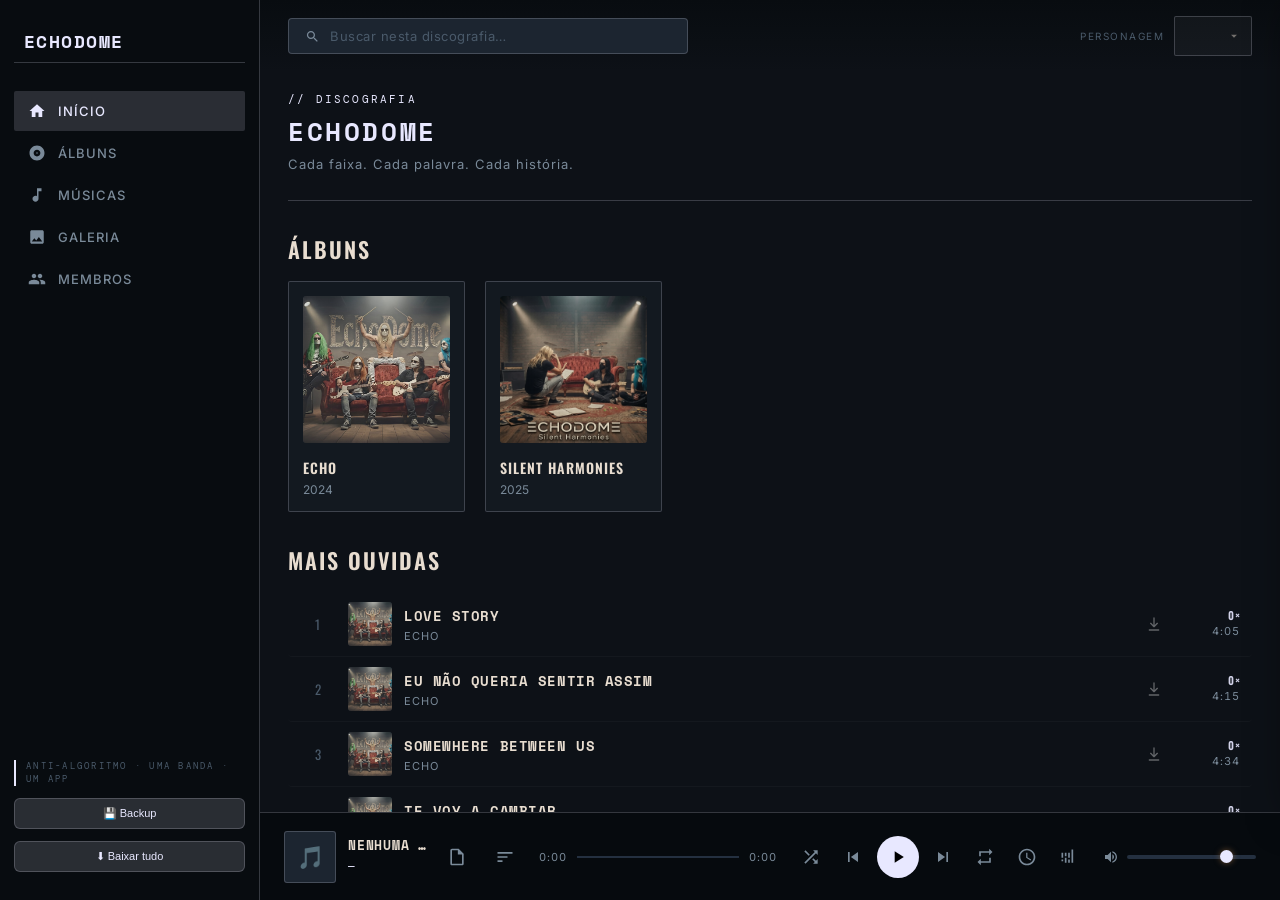
==== commit 4e0687fe: "new" ====
--- a/index.html
+++ b/index.html
@@ -14,6 +14,7 @@
   <link rel="stylesheet" href="css/character-theme.css" />
   <link rel="stylesheet" href="css/members.css" />
   <link rel="stylesheet" href="css/style.css?v=51" />
+  <link rel="stylesheet" href="css/character-design-system.css">
 </head>
 <body>
 
@@ -366,6 +367,6 @@
   <script src="js/modules/visualizer.js?v=51"></script>
   <!-- 4. App principal — NÃO usa type="module" para ter acesso ao window global -->
   <script src="js/app.js?v=51"></script>
-
+  <script src="js/character-design-system.js"></script>
 </body>
 </html>
--- a/css/style.css
+++ b/css/style.css
@@ -871,6 +871,14 @@
   display: flex; align-items: center; gap: 6px;
   flex: 1; justify-content: center;
 }
+
+/* Desktop: os wrappers left/center/right são transparentes —
+   seus filhos entram direto no flex do player-row-controls */
+.player-controls-left,
+.player-controls-center,
+.player-controls-right {
+  display: contents;
+}
 .player-row-progress {
   display: flex; align-items: center; gap: 10px;
   flex: 1; min-width: 0;
--- a/css/character-design-system.css
+++ b/css/character-design-system.css
@@ -0,0 +1,458 @@
+/* ═══════════════════════════════════════════════════════════════════════════
+   character-design-system.css — EchoDome
+   CSS companion para o character-design-system.js
+   Importar no index.html APÓS character-theme.css e ANTES de style.css
+   ═══════════════════════════════════════════════════════════════════════════ */
+
+/* ── Variáveis extras registradas pelo JS ────────────────────────────────── */
+:root {
+  --char-font-display:    'Oswald', sans-serif;   /* sobrescrito pelo JS */
+  --char-font-body:       'Inter', sans-serif;    /* sobrescrito pelo JS */
+  --char-letter-spacing:  0.05em;
+  --char-line-height:     1.7;
+  --char-radius:          4px;
+  --char-radius-card:     8px;
+  --char-radius-btn:      6px;
+  --char-glow-intensity:  0.5;
+  --char-backdrop:        none;
+}
+
+/* ── Transições globais suaves na troca de tema ─────────────────────────── */
+/* Aplicado em todos os elementos que mudam visualmente */
+.logo-text,
+.view-title,
+.section-label,
+.album-title,
+.song-name,
+.p-title,
+.p-artist,
+.song-artist,
+.album-artist,
+.member-card__name,
+.member-card__role,
+.member-panel__name,
+.member-panel__role,
+.member-panel__lore,
+.member-panel__fact-text,
+.lyrics-block__text,
+.nav-btn span,
+.char-btn-name {
+  transition:
+    font-family     0.4s ease,
+    letter-spacing  0.35s ease,
+    line-height     0.35s ease,
+    color           0.4s ease;
+}
+
+.song-row,
+.album-card,
+.member-card,
+.player,
+.sidebar,
+.char-dropdown-btn {
+  transition:
+    border-radius   0.4s ease,
+    border-color    0.3s ease,
+    background      0.5s ease,
+    box-shadow      0.4s ease;
+}
+
+/* ═══════════════════════════════════════════════════════════════════════════
+   TEMAS POR PERSONAGEM
+   Cada .theme-* é uma classe aplicada ao <body> pelo CharDesign.apply()
+   ═══════════════════════════════════════════════════════════════════════════ */
+
+/* ── TRACE — Silêncio Monospace ──────────────────────────────────────────── */
+body.theme-trace .logo-text {
+  font-family: 'Space Mono', monospace !important;
+  font-weight: 700;
+  letter-spacing: -0.02em;
+}
+
+body.theme-trace .view-title {
+  font-family: 'Space Mono', monospace !important;
+  font-size: clamp(18px, 3vw, 26px) !important;
+  letter-spacing: 0.1em !important;
+  text-transform: uppercase;
+}
+
+body.theme-trace .section-label {
+  font-family: 'DM Mono', monospace !important;
+  letter-spacing: 0.2em !important;
+  font-weight: 400;
+  opacity: 0.7;
+}
+
+body.theme-trace .song-name {
+  font-family: 'Space Mono', monospace !important;
+  letter-spacing: 0.04em !important;
+}
+
+body.theme-trace .album-card {
+  border: 1px solid var(--border) !important;
+  border-radius: 2px !important;
+}
+
+body.theme-trace .album-card:hover {
+  border-color: var(--gold) !important;
+  box-shadow: none !important;
+  transform: none !important;
+}
+
+/* Sidebar de Trace: mais limpa, bordas simplificadas */
+body.theme-trace .sidebar-tagline {
+  font-family: 'DM Mono', monospace !important;
+  font-size: 9px !important;
+  letter-spacing: 0.25em !important;
+  text-transform: uppercase;
+}
+
+body.theme-trace .nav-btn {
+  border-radius: 2px !important;
+}
+
+/* Player Trace: barra ultra-fina */
+body.theme-trace .p-bar {
+  height: 2px !important;
+  border-radius: 0 !important;
+}
+
+body.theme-trace .p-title {
+  font-family: 'Space Mono', monospace !important;
+  letter-spacing: 0.06em !important;
+}
+
+
+/* ── OD — Overdrive. Zero piedade ────────────────────────────────────────── */
+body.theme-od .logo-text {
+  font-family: 'Bebas Neue', 'Impact', sans-serif !important;
+  letter-spacing: 0.08em !important;
+  font-size: 130% !important;
+  text-transform: uppercase !important;
+}
+
+body.theme-od .view-title {
+  font-family: 'Bebas Neue', sans-serif !important;
+  font-size: clamp(22px, 4vw, 36px) !important;
+  letter-spacing: 0.12em !important;
+  text-transform: uppercase !important;
+}
+
+body.theme-od .section-label {
+  font-family: 'Barlow Condensed', sans-serif !important;
+  font-weight: 700 !important;
+  font-size: 11px !important;
+  letter-spacing: 0.25em !important;
+  text-transform: uppercase !important;
+  color: var(--gold) !important;
+}
+
+body.theme-od .song-name {
+  font-family: 'Barlow Condensed', sans-serif !important;
+  font-weight: 700 !important;
+  font-size: 15px !important;
+  text-transform: uppercase !important;
+  letter-spacing: 0.08em !important;
+}
+
+body.theme-od .p-title {
+  font-family: 'Bebas Neue', sans-serif !important;
+  font-size: 20px !important;
+  letter-spacing: 0.1em !important;
+  text-transform: uppercase !important;
+}
+
+body.theme-od .album-card {
+  border-radius: 0 !important;
+  border: 1px solid var(--border) !important;
+}
+
+body.theme-od .nav-btn {
+  border-radius: 0 !important;
+  font-family: 'Barlow Condensed', sans-serif !important;
+  font-weight: 700 !important;
+  letter-spacing: 0.15em !important;
+}
+
+body.theme-od .sidebar-tagline {
+  font-family: 'Barlow Condensed', sans-serif !important;
+  letter-spacing: 0.3em !important;
+  text-transform: uppercase !important;
+}
+
+/* Glitch animado no nome/logo quando OD está ativo e música está tocando */
+body.theme-od .logo-text.glitch-active {
+  animation: od-logo-glitch 4s steps(1) infinite !important;
+}
+
+@keyframes od-logo-glitch {
+  0%, 94%, 100% { text-shadow: none; transform: none; }
+  95% { text-shadow: -2px 0 var(--gold2), 2px 0 #ff0; transform: skewX(-3deg); }
+  96% { text-shadow: 2px 0 var(--gold2), -2px 0 #0f0; transform: skewX(3deg); }
+  97% { text-shadow: none; transform: skewX(0deg); }
+  98% { text-shadow: -1px 0 var(--gold); transform: none; }
+}
+
+
+/* ── DUSK — Metal e Óxido ────────────────────────────────────────────────── */
+body.theme-dusk .logo-text {
+  font-family: 'Rajdhani', sans-serif !important;
+  font-weight: 700 !important;
+  letter-spacing: 0.15em !important;
+  text-transform: uppercase !important;
+}
+
+body.theme-dusk .view-title {
+  font-family: 'Rajdhani', sans-serif !important;
+  font-weight: 700 !important;
+  font-size: clamp(20px, 3.5vw, 30px) !important;
+  letter-spacing: 0.1em !important;
+  text-transform: uppercase !important;
+}
+
+body.theme-dusk .section-label {
+  font-family: 'Share Tech Mono', monospace !important;
+  letter-spacing: 0.15em !important;
+  font-size: 9px !important;
+  text-transform: uppercase !important;
+}
+
+body.theme-dusk .song-name {
+  font-family: 'Rajdhani', sans-serif !important;
+  font-weight: 600 !important;
+  font-size: 15px !important;
+  letter-spacing: 0.06em !important;
+}
+
+body.theme-dusk .p-title {
+  font-family: 'Rajdhani', sans-serif !important;
+  font-weight: 700 !important;
+  font-size: 18px !important;
+  letter-spacing: 0.08em !important;
+}
+
+body.theme-dusk .album-card {
+  border-radius: 2px !important;
+  border: 1px solid rgba(255,77,46,0.15) !important;
+}
+
+body.theme-dusk .nav-btn {
+  border-radius: 2px !important;
+}
+
+/* Faixa diagonal decorativa nos cards de album (Dusk) */
+body.theme-dusk .album-card::after {
+  content: '';
+  position: absolute;
+  top: 0; right: 0;
+  width: 4px; height: 100%;
+  background: linear-gradient(to bottom, var(--gold), transparent);
+  opacity: 0;
+  transition: opacity 0.3s;
+}
+body.theme-dusk .album-card:hover::after { opacity: 0.6; }
+
+body.theme-dusk .sidebar-tagline {
+  font-family: 'Share Tech Mono', monospace !important;
+  letter-spacing: 0.2em !important;
+}
+
+
+/* ── EMBER — Brasa Viva ──────────────────────────────────────────────────── */
+body.theme-ember .logo-text {
+  font-family: 'Chakra Petch', sans-serif !important;
+  font-weight: 700 !important;
+  letter-spacing: 0.06em !important;
+}
+
+body.theme-ember .view-title {
+  font-family: 'Chakra Petch', sans-serif !important;
+  font-weight: 700 !important;
+  font-size: clamp(18px, 3vw, 26px) !important;
+  letter-spacing: 0.06em !important;
+}
+
+body.theme-ember .section-label {
+  font-family: 'Exo 2', sans-serif !important;
+  font-weight: 700 !important;
+  font-style: italic !important;
+  letter-spacing: 0.1em !important;
+  text-transform: uppercase !important;
+}
+
+body.theme-ember .song-name {
+  font-family: 'Chakra Petch', sans-serif !important;
+  letter-spacing: 0.04em !important;
+}
+
+body.theme-ember .p-title {
+  font-family: 'Chakra Petch', sans-serif !important;
+  font-size: 17px !important;
+  letter-spacing: 0.05em !important;
+}
+
+body.theme-ember .album-card {
+  border-radius: 10px !important;
+}
+
+body.theme-ember .nav-btn {
+  border-radius: 6px !important;
+}
+
+/* Ember: pulsação leve permanente nos elementos ativos */
+body.theme-ember .song-row.playing .song-name {
+  animation: ember-name-pulse 2s ease-in-out infinite !important;
+}
+@keyframes ember-name-pulse {
+  0%, 100% { text-shadow: 0 0 4px var(--gold); }
+  50%       { text-shadow: 0 0 12px var(--gold), 0 0 20px var(--gold2); }
+}
+
+body.theme-ember .sidebar-tagline {
+  font-family: 'Exo 2', sans-serif !important;
+  font-style: italic !important;
+}
+
+
+/* ── LYRA — Constelação Interior ─────────────────────────────────────────── */
+body.theme-lyra .logo-text {
+  font-family: 'Cormorant Garamond', serif !important;
+  font-weight: 400 !important;
+  font-style: italic !important;
+  letter-spacing: 0.12em !important;
+  font-size: 115% !important;
+}
+
+body.theme-lyra .view-title {
+  font-family: 'Cormorant Garamond', serif !important;
+  font-weight: 300 !important;
+  font-style: italic !important;
+  font-size: clamp(22px, 4vw, 34px) !important;
+  letter-spacing: 0.08em !important;
+}
+
+body.theme-lyra .section-label {
+  font-family: 'Outfit', sans-serif !important;
+  font-weight: 300 !important;
+  letter-spacing: 0.25em !important;
+  font-size: 9px !important;
+  text-transform: uppercase !important;
+}
+
+body.theme-lyra .song-name {
+  font-family: 'Cormorant Garamond', serif !important;
+  font-size: 16px !important;
+  font-style: italic !important;
+  letter-spacing: 0.04em !important;
+}
+
+body.theme-lyra .p-title {
+  font-family: 'Cormorant Garamond', serif !important;
+  font-size: 20px !important;
+  font-style: italic !important;
+  letter-spacing: 0.06em !important;
+  font-weight: 400 !important;
+}
+
+body.theme-lyra .album-card {
+  border-radius: 16px !important;
+}
+
+body.theme-lyra .nav-btn {
+  border-radius: 20px !important;
+}
+
+/* Lyra: halo de glow suave nos cards */
+body.theme-lyra .album-card:hover {
+  box-shadow:
+    0 20px 60px rgba(0,180,255,0.12),
+    0 0 0 1px rgba(0,180,255,0.15) !important;
+}
+
+body.theme-lyra .sidebar-tagline {
+  font-family: 'Cormorant Garamond', serif !important;
+  font-style: italic !important;
+  font-weight: 300 !important;
+  letter-spacing: 0.15em !important;
+}
+
+/* Lyra: song rows têm espaçamento extra e feel etéreo */
+body.theme-lyra .song-row {
+  padding-top: 14px !important;
+  padding-bottom: 14px !important;
+  border-radius: 12px !important;
+}
+
+/* ═══════════════════════════════════════════════════════════════════════════
+   ANIMAÇÕES DE ENTRADA DAS VIEWS (definidas como base aqui,
+   o JS injeta a versão específica por personagem)
+   ═══════════════════════════════════════════════════════════════════════════ */
+
+.char-design-enter {
+  animation-fill-mode: both;
+}
+
+/* ═══════════════════════════════════════════════════════════════════════════
+   WATERMARK (#char-watermark criado pelo JS)
+   ═══════════════════════════════════════════════════════════════════════════ */
+#char-watermark {
+  position: fixed;
+  bottom: -20px;
+  right: -10px;
+  font-size: clamp(60px, 12vw, 120px);
+  font-weight: 900;
+  color: var(--gold);
+  opacity: 0.025;
+  pointer-events: none;
+  user-select: none;
+  z-index: 0;
+  line-height: 1;
+  text-transform: uppercase;
+  transition: all 0.6s ease;
+}
+
+/* ═══════════════════════════════════════════════════════════════════════════
+   INDICADOR DE PERSONAGEM ATIVO (mini badge na topbar)
+   ═══════════════════════════════════════════════════════════════════════════ */
+
+/* Badge que aparece ao lado do nome do personagem indicando "estilo ativo" */
+.char-design-badge {
+  display: inline-flex;
+  align-items: center;
+  gap: 4px;
+  font-size: 8px;
+  letter-spacing: 0.15em;
+  text-transform: uppercase;
+  color: var(--t3);
+  padding: 2px 6px;
+  border: 1px solid var(--border);
+  border-radius: var(--char-radius-btn, 4px);
+  transition: all 0.4s ease;
+}
+
+/* ═══════════════════════════════════════════════════════════════════════════
+   RESPONSIVO — mobile: reduz intensidade dos efeitos
+   ═══════════════════════════════════════════════════════════════════════════ */
+
+@media (max-width: 768px) {
+  #char-watermark {
+    font-size: clamp(40px, 20vw, 80px);
+    bottom: 80px; /* acima do player mobile */
+    opacity: 0.02;
+  }
+
+  /* Em mobile, reduz animações complexas */
+  body.theme-od::before,
+  body.theme-ember::before,
+  body.theme-lyra::before {
+    display: none; /* remove texturas em mobile para performance */
+  }
+}
+
+@media (prefers-reduced-motion: reduce) {
+  .char-design-enter { animation: none !important; }
+  body.theme-ember .song-row.playing .song-name { animation: none !important; }
+  body.theme-od .logo-text.glitch-active { animation: none !important; }
+  body.theme-ember::before { animation: none !important; }
+  body.theme-lyra::before  { animation: none !important; }
+}
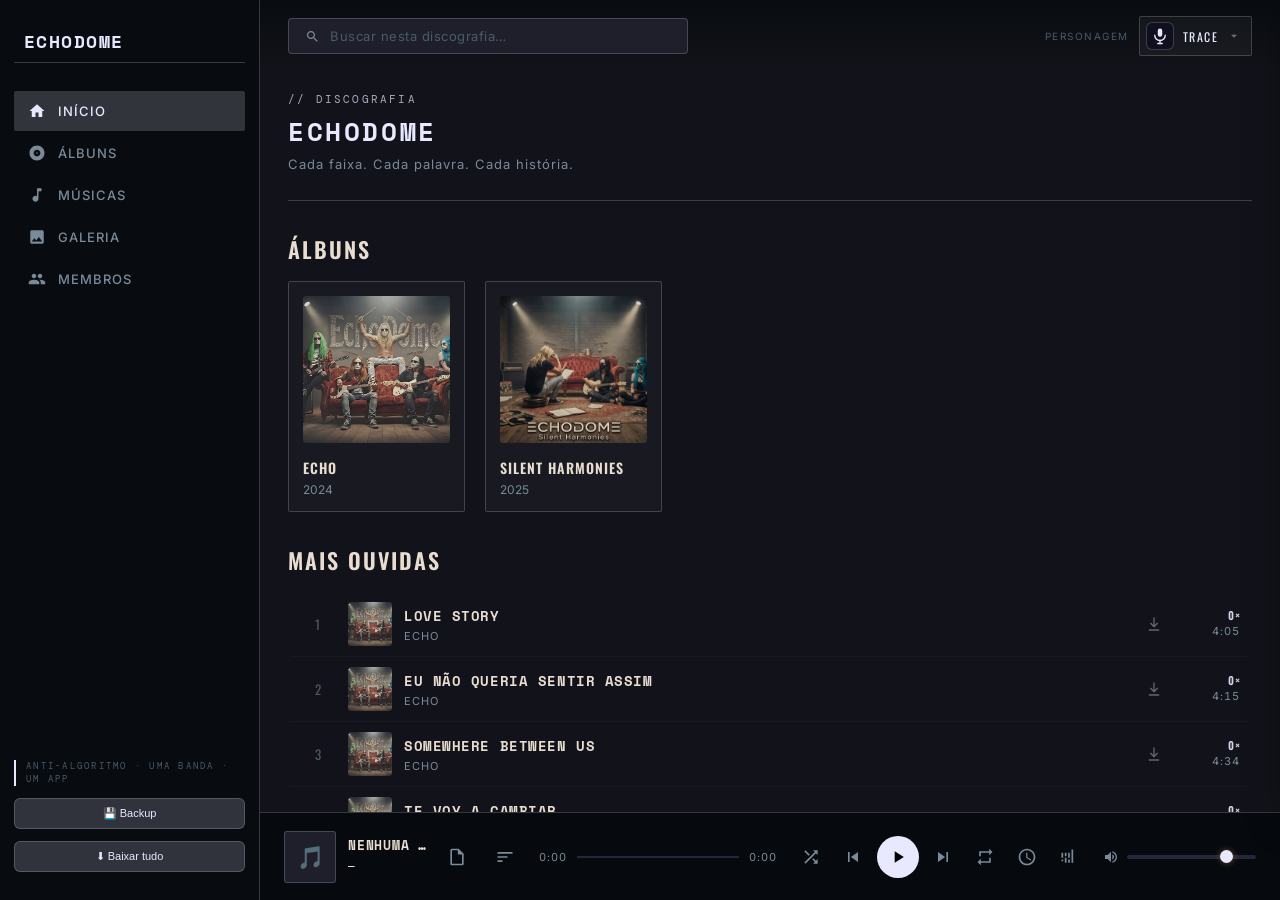
==== commit 5b6df1fd: "new" ====
--- a/index.html
+++ b/index.html
@@ -15,6 +15,8 @@
   <link rel="stylesheet" href="css/members.css" />
   <link rel="stylesheet" href="css/style.css?v=51" />
   <link rel="stylesheet" href="css/character-design-system.css">
+  <link rel="stylesheet" href="gallery-grid.css">
+  <link rel="stylesheet" href="gallery-lightbox.css">
 </head>
 <body>
 
@@ -126,6 +128,7 @@
         <p class="view-subtitle">Palco, ensaio e bastidores.</p>
         <div class="section-divider"></div>
         <div class="gallery-grid" id="galleryGrid"></div>
+        <div class="gallery-container"></div>
       </div>
 
       <!-- MEMBROS -->
@@ -357,16 +360,12 @@
   </div>
 
   <!-- ═══ SCRIPTS — ordem importa ═══ -->
-  <!-- 1. Dados (albums, songs, BAND_NAME) -->
-  <script src="js/data.js?v=51"></script>
-  <!-- 2. Galeria (galleryPhotos) -->
-  <script src="js/gallery.js?v=51"></script>
-  <!-- 3. Membros da banda (BAND_MEMBERS) -->
-  <script src="js/members.js?v=51"></script>
-  <!-- 4. Visualizador (window.Visualizer) -->
-  <script src="js/modules/visualizer.js?v=51"></script>
-  <!-- 4. App principal — NÃO usa type="module" para ter acesso ao window global -->
-  <script src="js/app.js?v=51"></script>
-  <script src="js/character-design-system.js"></script>
+<script src="js/data.js?v=51"></script>
+<script src="js/gallery.js?v=51"></script>  <!-- aqui define galleryPhotos -->
+<script src="js/members.js?v=51"></script>
+<script src="js/modules/visualizer.js?v=51"></script>
+<script src="js/app.js?v=51"></script>
+<script src="js/character-design-system.js"></script>
+<script src="gallery-lightbox.js"></script>
 </body>
 </html>
